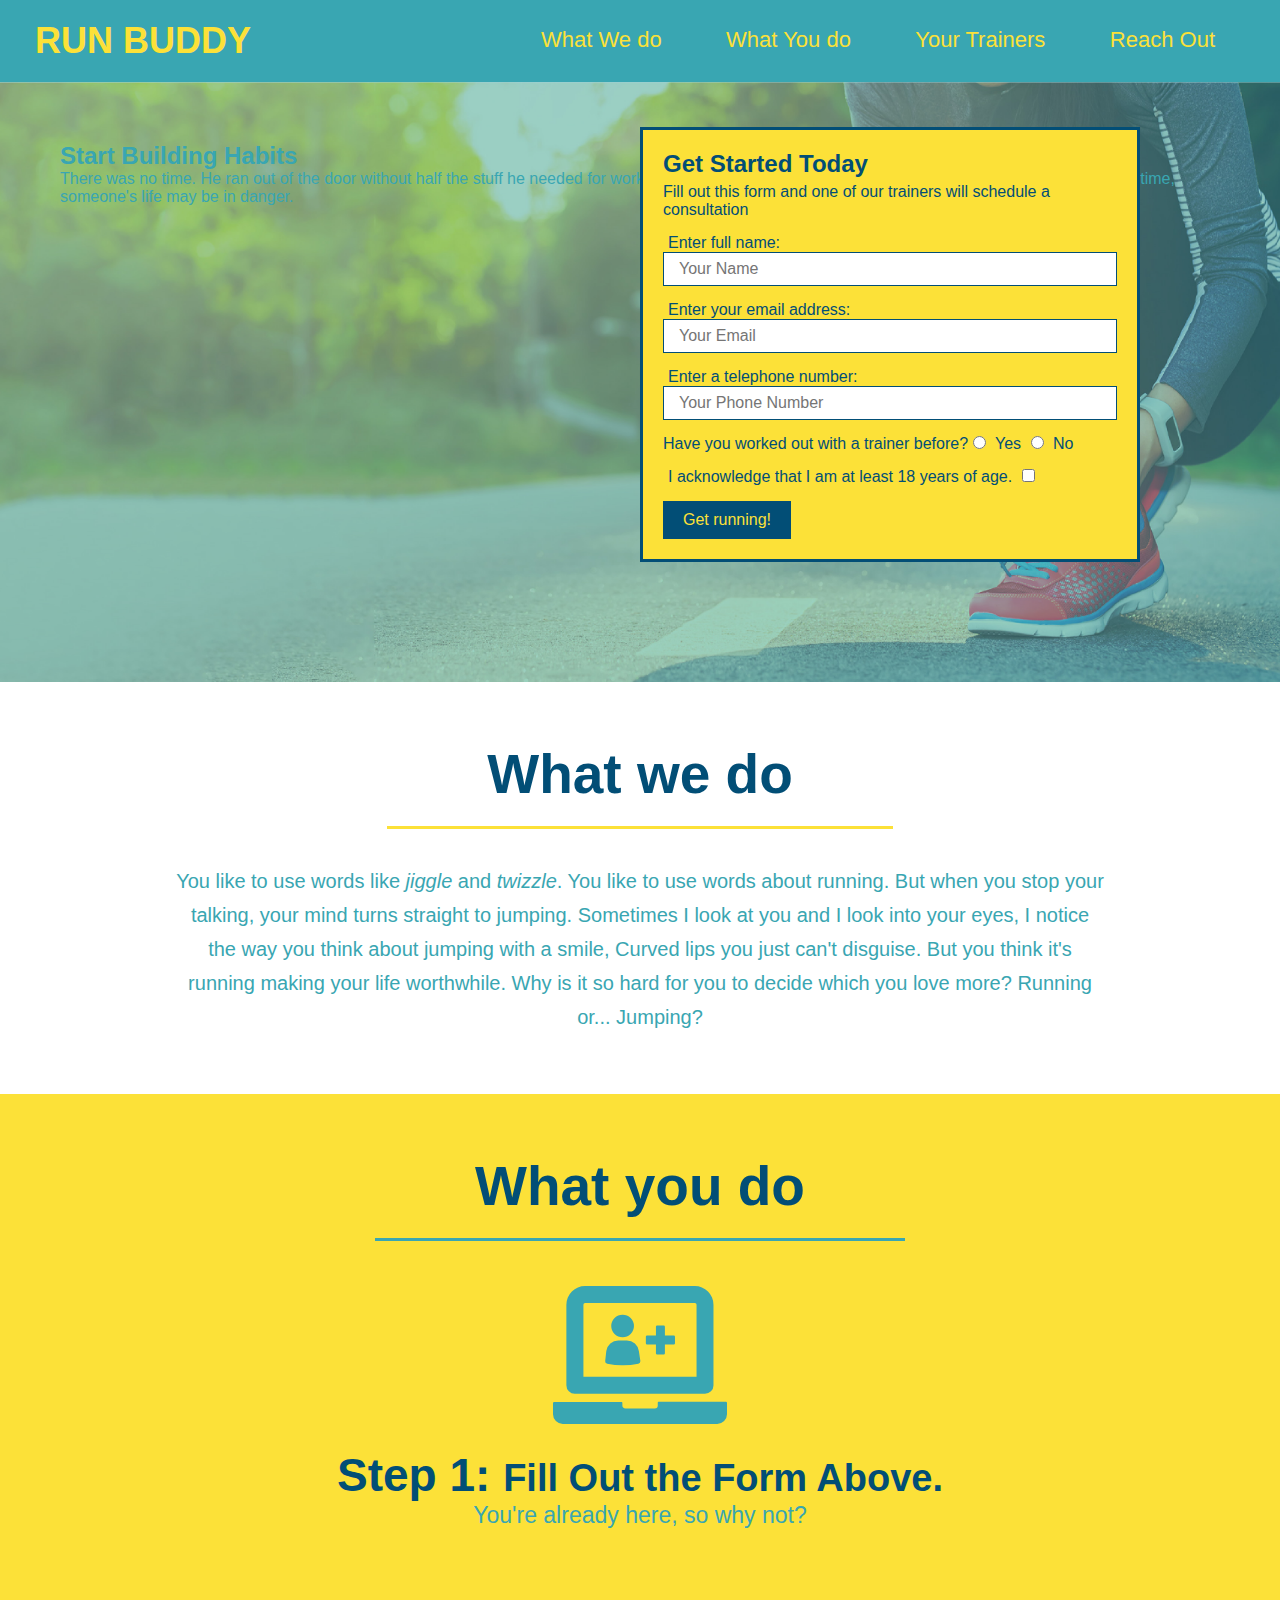
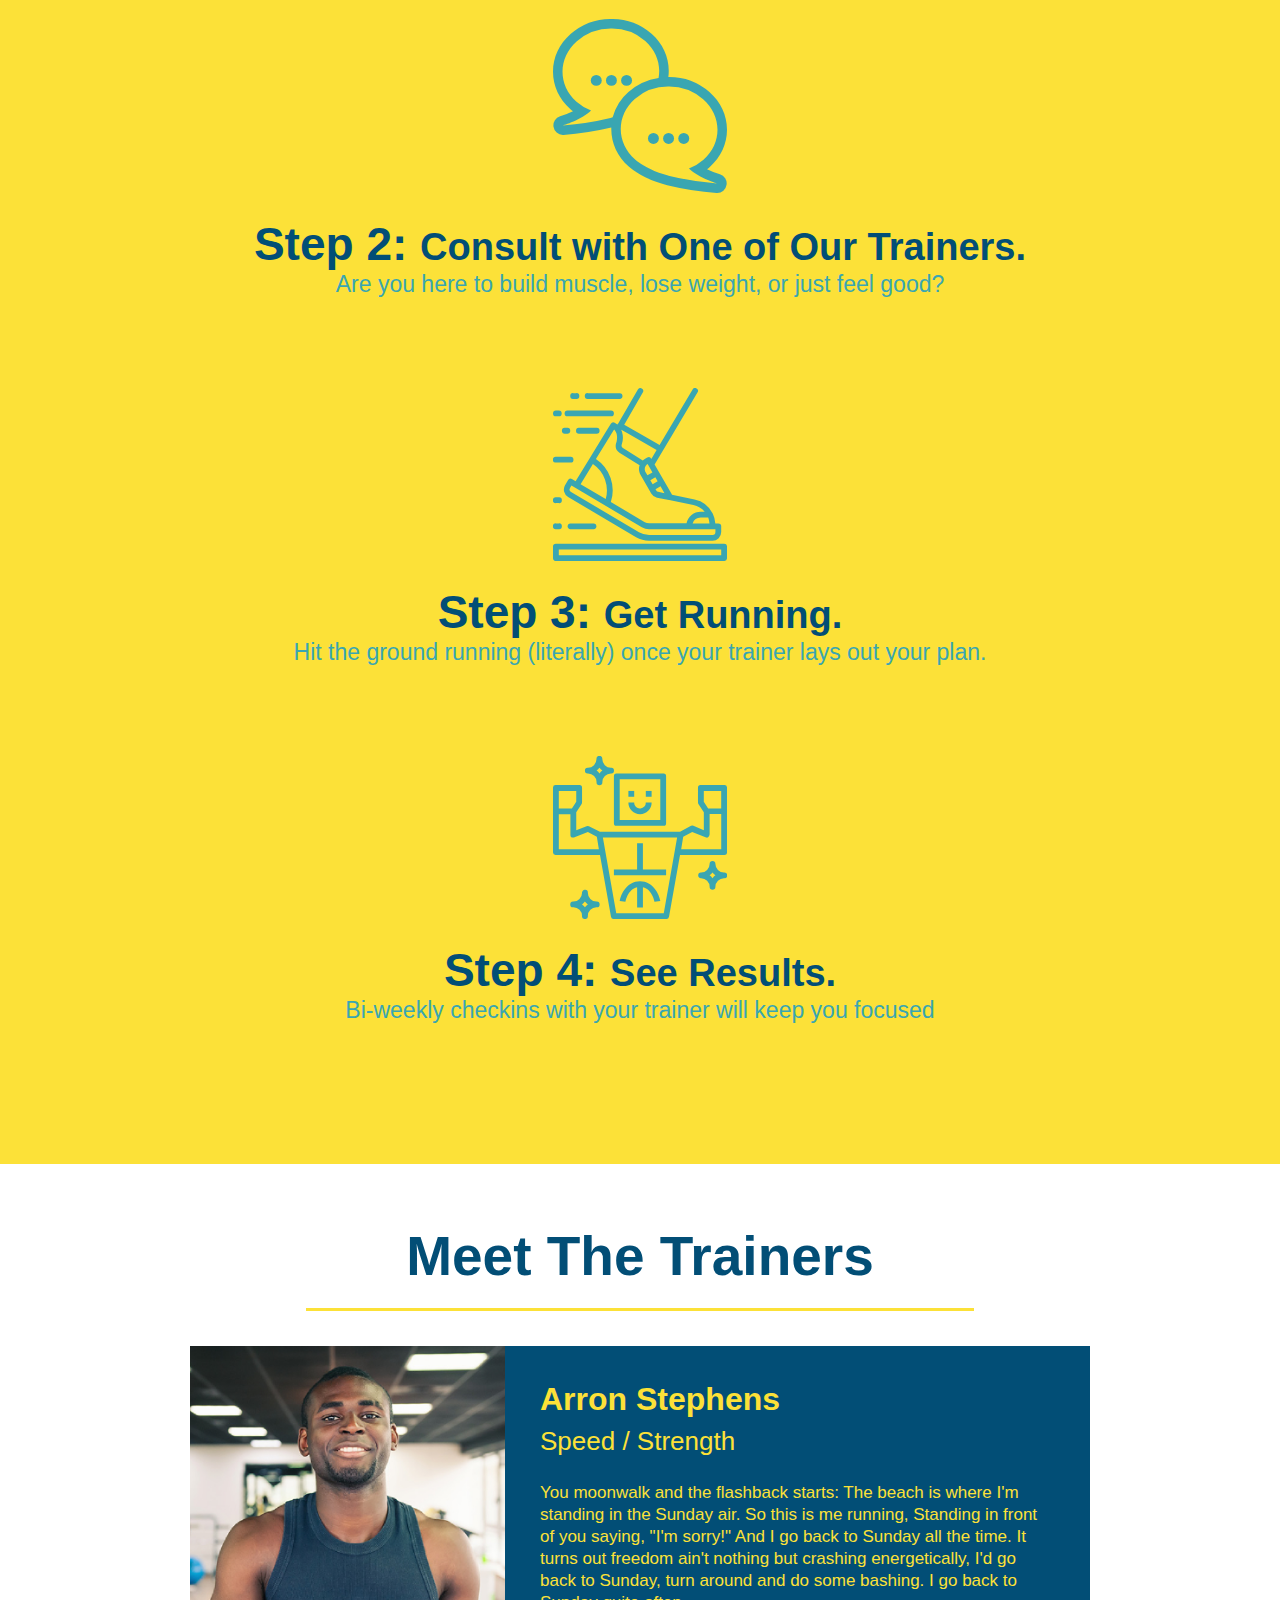
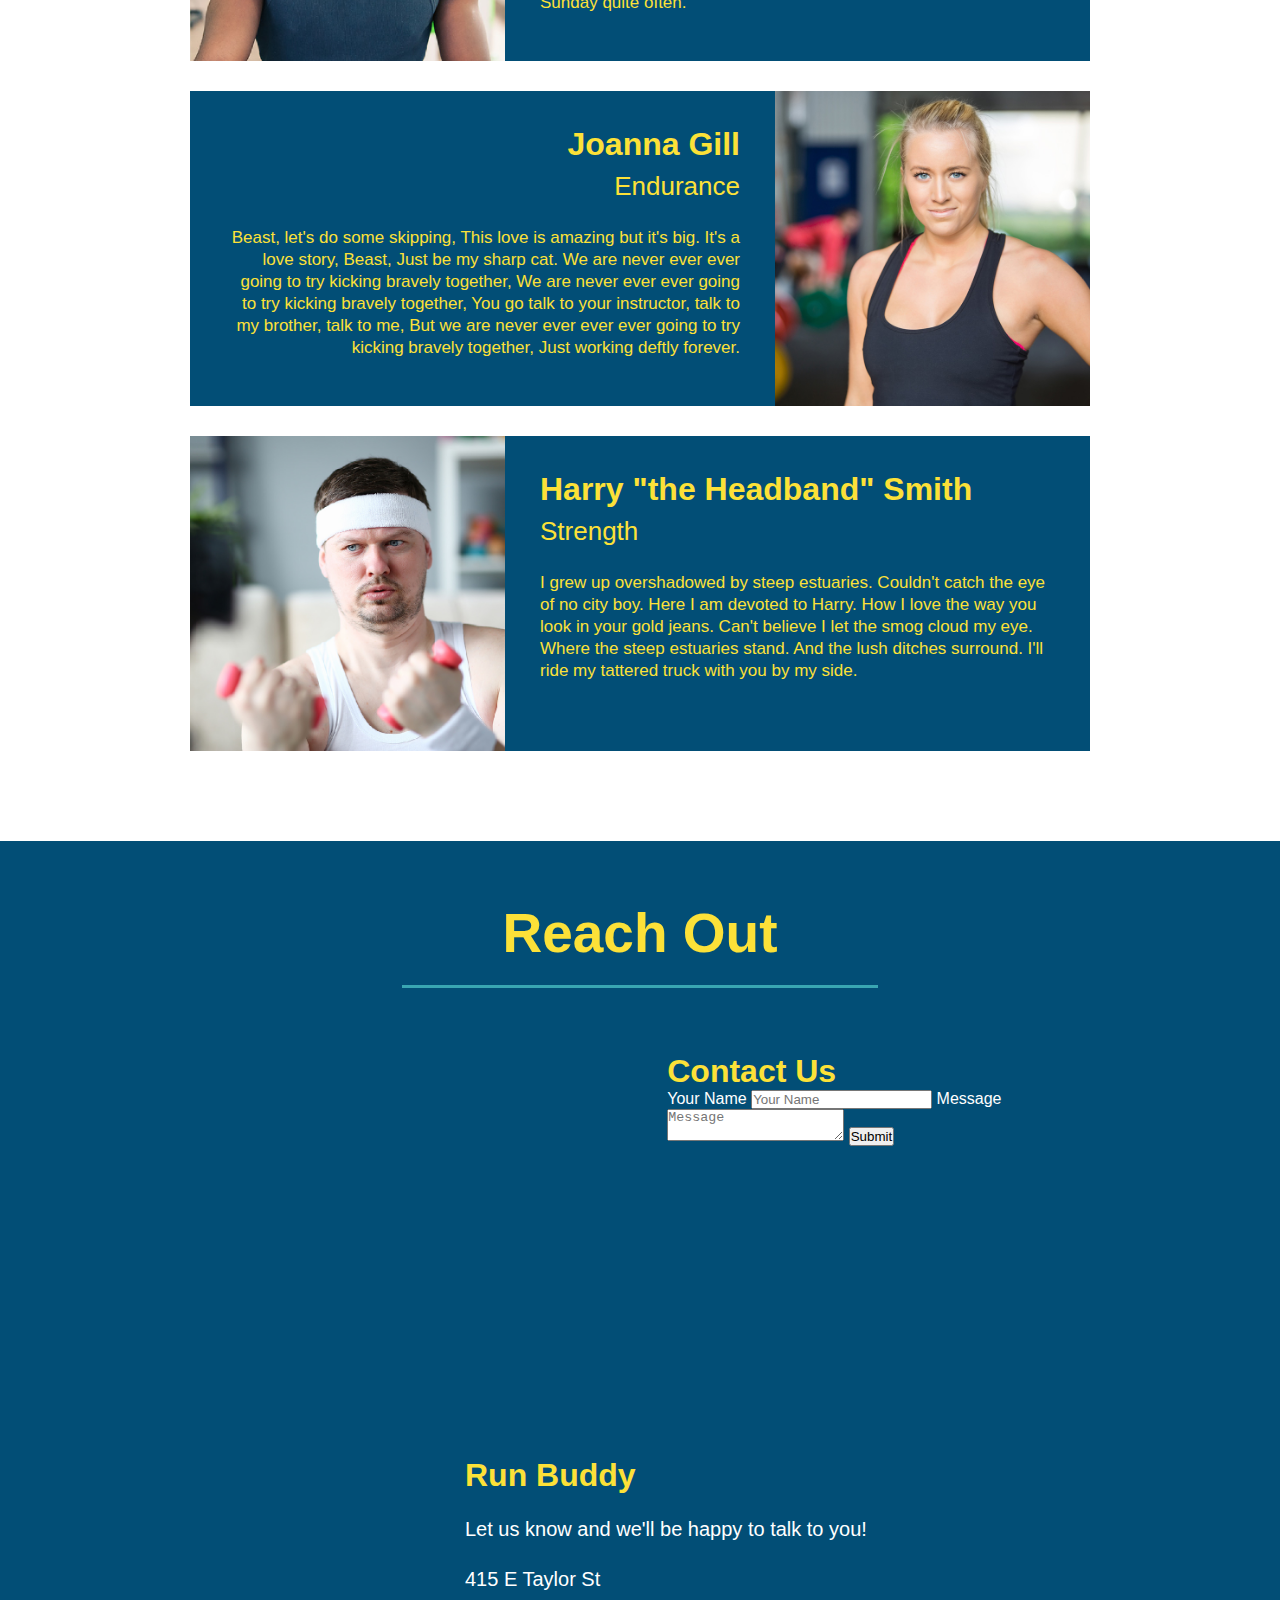
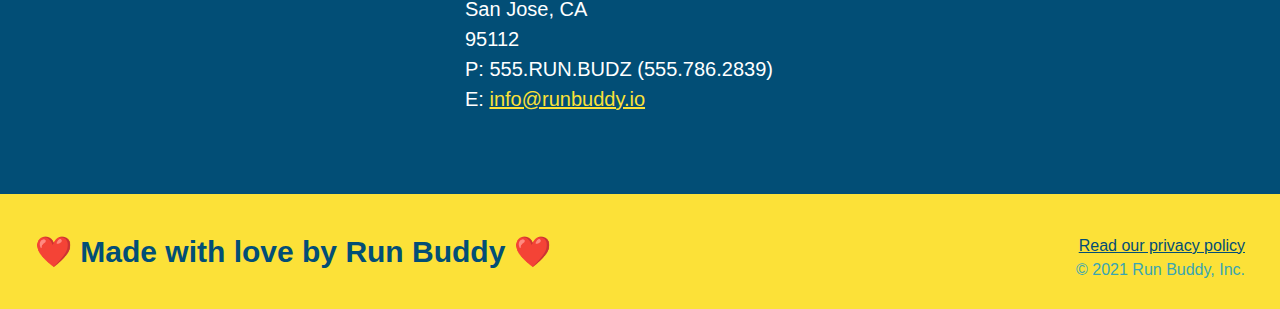
==== index.html @ fd012798 "add contact form" ====
<!DOCTYPE html> 
<html lang="en">
    <head>
        <meta charset="UTF-8"/>
        <title>Run Buddy</title>
        <link rel="stylesheet" href="./assets/css/styles.css" />
    </head>
    <body>
        <!-- navigation -->
        <header> 
            <h1><a href="index.html">RUN BUDDY</a></h1>
            <nav>
                <ul>
                    <li><a href="#what-we-do" title="Click here to see what we do">What We do</a></li>
                    <li><a href="#what-you-do" title="Click here to see wha you do">What You do</a></li>
                    <li><a href="#your-trainers" title="Click here to meet your trainers">Your Trainers</a></li>
                    <li><a href="#reach-out" title="Click here to reach out">Reach Out</a></li>
                </ul>
            </nav>
        </header>
        
        <!-- hero, jumbotron-->
        <section class="hero">
            <div class="hero-cta">
                <h2>Start Building Habits</h2>
                <p>There was no time. He ran out of the door without half the stuff he needed for work, but it didn't matter. He was late and if he didn't make this meeting on time, someone's life may be in danger.</p>
            </div>
            <div class="hero-form">
                <h3>Get Started Today</h3>
                <p>Fill out this form and one of our trainers will schedule a consultation</p>
                <!-- Signup form -->
                <form>
                    <label for="name">Enter full name:</label>
                    <input type="text" placeholder="Your Name" name="name" id="name" class="form-input"/>
                    
                    <label for="email">Enter your email address:</label>
                    <input type="email" placeholder="Your Email" name="email" id="email" class="form-input"/>

                    <label for="phone">Enter a telephone number:</label>
                    <input type="tel" placeholder="Your Phone Number" name="phone" id="phone" class="form-input"/>
                    
                    <p>
                        Have you worked out with a trainer before?
                        <input type="radio" name="trainer-confirm" id="trainer-yes" />
                        <label for="trainer-yes">Yes</label>
                        <input type="radio" name="trainer-confirm" id="trainer-no" />
                        <label for="trainer-no">No</label>
                    </p>
                    <p>
                        <label for="checkbox">
                            I acknowledge that I am at least 18 years of age.
                        </label>
                        <input type="checkbox" name="age-confirm" id="checkbox"/>
                    </p>
                    <button type="submit">
                        Get running!
                    </button>
                </form>
            </div>
        </section>

        <!-- "what we do"-->
        <section id="what-we-do" class="intro">
            <h2 class="section-title primary-border">What we do</h2>
            <p>You like to use words like <em>jiggle</em> and <em>twizzle</em>. You like to use words about running.
                But when you stop your talking, your mind turns straight to jumping.
                Sometimes I look at you and I look into your eyes,
                I notice the way you think about jumping with a smile,
                Curved lips you just can't disguise.
                But you think it's running making your life worthwhile.
                Why is it so hard for you to decide which you love more?
                Running or...
                Jumping?</p>
        </section>

        <!-- "what you do"-->
        <section id="what-you-do" class="steps">
            <h2 class="section-title secondary-border">What you do</h2>

            <div>
                <img src="./assets/images/step-1.svg" alt="Fill out the form icon" />
                <h3>Step 1: <span>Fill Out the Form Above.</span></h3>
                <p>You're already here, so why not?</p>
                
            </div>

            <div>
                <img src="./assets/images/step-2.svg" alt="Consultation icon" />
                <h3>Step 2: <span>Consult with One of Our Trainers.</span></h3>
                <p>Are you here to build muscle, lose weight, or just feel good?</p>
            </div>
            
            <div>
                <img src="./assets/images/step-3.svg" alt="Get running icon" />
                <h3>Step 3: <span>Get Running.</span></h3>
                <p>Hit the ground running (literally) once your trainer lays out your plan.</p>
            </div>
            
            <div>
                <img src="./assets/images/step-4.svg" alt="See results icon" />
                <h3>Step 4: <span>See Results.</span></h3>
                <p>Bi-weekly checkins with your trainer will keep you focused</p>
            </div>
        </section>
        
        <!-- "meet the trainers"-->
        <section id="your-trainers" class="trainers">
            <h2 class="section-title primary-border">Meet The Trainers</h2>

            <article class="trainer">
                <img src="./assets/images/trainer-1.jpg" alt="Arron Stephens in his workout clothes, ready to pump iron" />
                <div class="trainer-bio text-left">
                    <h3>Arron Stephens</h3>
                    <h4>Speed / Strength</h4>
                    <p>
                        
                        You moonwalk and the flashback starts:
                        The beach is where I'm standing in the Sunday air. So this is me running,
                        Standing in front of you saying, "I'm sorry!"
                        And I go back to Sunday all the time.
                        It turns out freedom ain't nothing but crashing energetically,
                        I'd go back to Sunday, turn around and do some bashing.
                        I go back to Sunday quite often.
                    </p>
                </div>
              </article>

              <article class="trainer">
                <div class="trainer-bio text-right">
                    <h3>Joanna Gill</h3>
                    <h4>Endurance</h4>
                    <p>
                        Beast, let's do some skipping,
                        This love is amazing but it's big.
                        It's a love story, Beast,
                        Just be my sharp cat.
                        We are never ever ever going to try kicking bravely together,
                        We are never ever ever going to try kicking bravely together,
                        You go talk to your instructor, talk to my brother, talk to me,
                        But we are never ever ever ever going to try kicking bravely together,
                        Just working deftly forever.
                    </p>
                </div>
                <img src="./assets/images/trainer-2.jpg" alt="Joanna Gill cooling off after a workout" />
              </article>

              <article class="trainer">
                <img src="./assets/images/trainer-3.jpg" alt="Harry Smith wearing a headband and lifting comically small pink weights" />
                <div class="trainer-bio text-left">
                    <h3>Harry "the Headband" Smith</h3>
                    <h4>Strength</h4>
                    <p>
                        I grew up overshadowed by steep estuaries.
                        Couldn't catch the eye of no city boy.

                        Here I am devoted to Harry.
                        How I love the way you look in your gold jeans.
                        Can't believe I let the smog cloud my eye.

                        Where the steep estuaries stand.
                        And the lush ditches surround.
                        I'll ride my tattered truck with you by my side.
                    </p>
                </div>
              </article>

        </section>

        <!-- "reach out"-->
        <section id="reach-out" class="reach-out">
            <h2 class="section-title secondary-border">Reach Out</h2>
            <div class="contact-info">
                <iframe src="https://www.google.com/maps/embed?pb=!1m18!1m12!1m3!1d3171.6019468361333!2d-121.89229054630435!3d37.35193142511983!2m3!1f0!2f0!3f0!3m2!1i1024!2i768!4f13.1!3m3!1m2!1s0x0%3A0xece0eb142fcda456!2sCannery%20Park%20by%20Windsor!5e0!3m2!1sen!2sus!4v1615671726897!5m2!1sen!2sus" 
                frameborder=0 
                style="border:0" allowfullscreen loading="lazy"></iframe>
            
                <div class="contact-form">
                    <h3>Contact Us</h3>
                    <form>
                       <label for="contact-name">Your Name</label>
                       <input type="text" id="contact-name" placeholder="Your Name" />
                  
                       <label for="contact-message">Message</label>
                       <textarea id="contact-message" placeholder="Message"></textarea>
                  
                       <button type="submit">Submit</button>
                      </form>
                </div>
                <div>
                    <h3>Run Buddy</h3>
                    <p
                        Any questions or concerns before signing up?<br/>
                        Let us know and we'll be happy to talk to you!
                    </p>
                    <address>
                        415 E Taylor St <br/>
                        San Jose, CA <br/>
                        95112<br />
                        P: 555.RUN.BUDZ (555.786.2839)<br/>
                        E: <a href="mailto:info@runbuddy.io">info@runbuddy.io</a>
                    </address>
                </div>
            </div>
        </section>
        
        <!-- footer -->
        <footer>
            <h2>❤️ Made with love by Run Buddy ❤️</h2>
            <div>
                <a href="privacy-policy.html">Read our privacy policy</a><br/>
                &copy; 2021 Run Buddy, Inc.
            </div>
        </footer>
        
    </body> 
</html>
---- assets/css/styles.css ----
* {
    margin: 0;
    padding: 0;
    box-sizing: border-box;
}
body {
    color:#39a6b2;
    font-family: Helvetica, Arial, sans-serif;
}

/* header styles */
header {
    padding: 20px 35px;
    background-color: #39a6b2;
}

header h1 {
    font-weight: bold;
    font-size: 36px;
    color: #fce138;
    margin: 0;
    display: inline;
}

header a {
    color: #fce138;
    text-decoration: none;
}

header nav {
    float: right;
    margin: 7px 0;
}

header nav ul li {
    display: inline;
}

header nav ul li a {
    margin: 0 30px;
    font-weight: lighter;
    font-size: 22px;
}

/* footer styles */
footer {
    background: #fce138;
    width: 100%;
    padding: 40px 35px;
}

footer h2 {
    display: inline;
    color: #024e76;
    font-size: 30px;
    margin: 0;
}

footer div {
    float:right;
    line-height: 1.5;
    text-align: right;
}

footer a {
    color: #024e76;
}

/* hero section styles */
section {
    padding: 60px;
}

.hero {
    background-image: url("../images/hero-bg.jpg");
    height: 600px;
    background-size: cover;
    background-position: center;
    position: relative;
}

.hero-form {
    background-color: #fce138;
    padding: 20px;
    width: 500px;
    color: #024e76;
    border: 3px solid #024e76;
    position: absolute;
    bottom: 120px;
    right: 140px;
}

.hero-form p {
    margin: 5px 0 15px 0;
}

.hero-form h3 {
    font-size: 24px;
    margin: 0;
}

.hero-form p{
    margin: 5px 0 15px 0;
}

.form-input {
    border: 1px solid #024e76;
    display: block;
    padding: 7px 15px;
    font-size: 16px;
    color: #024e76;
    width: 100%;
    margin-bottom: 15px;
}

.hero-form label {
    margin: 0 5px;
}

.hero-form button {
    color: #fce138;
    background-color: #024e76;
    border: none;
    padding: 10px 20px;
    font-size: 16px;
}

.hero-form button:hover {
    background-color: #006da8;
    cursor: pointer;
}

.intro {
    text-align: center;
}

.intro p {
    line-height: 1.7;
    color: #39a6b2;
    width: 80%;
    font-size: 20px;
    margin: 0 auto;
}

.steps {
    text-align: center;
    background: #fce138;
}

.steps div {
    margin-bottom: 80px;
}

.steps img {
    width: 15%;
    margin: 10px 0;
}

.steps h3 {
    color: #024e76;
    font-size: 46px;
    margin-top: 10px;
}

.steps span {
    font-size: 38px;
}

.steps p {
    color: #39a6b2;
    font-size: 23px;
}

.section-title {
    font-size: 55px;
    color: #024e76;
    margin-bottom: 35px;
    padding: 0 100px 20px 100px;
    display: inline-block;
    border-bottom: 3px solid;
}
  
.primary-border {
    border-color: #fce138;
}
  
.secondary-border {
    border-color: #39a6b2;
}

.trainers {
    text-align: center;
}

.trainer {
    width: 900px;
    margin: 0 auto 30px auto;
    background: #024e76;
    color: #fce138;
    overflow: auto;
}

.trainer img {
    width: 35%;
    float: left;
}

.trainer-bio {
    padding: 35px;
    float: left;
    width: 65%;
}

.trainer-bio h3 {
    font-size: 32px;
    margin-bottom: 8px;
}

.trainer-bio h4 {
    font-weight: lighter;
    font-size: 26px;
    margin-bottom: 25px;
}

.trainer-bio p {
    font-size: 17px;
    line-height: 1.3;
}

.text-left {
    text-align: left;
}

.text-right {
    text-align: right;
}

.reach-out {
    text-align: center;
    background: #024e76;
}

.reach-out h2 {
    color: #fce138;
}

.contact-info iframe {
    width: 400px;
    height: 400px;
}

.contact-info div {
    display: inline-block;
    width: 410px;
    vertical-align: top;
    text-align: left;
    margin: 30px 0 0 60px;
    color: white;
}

.reach-out h3 {
    color: #fce138;
    font-size: 32px;
}

.reach-out p, .reach-out address {
    margin: 20px 0;
    line-height: 1.5;
    font-size: 20px;
    font-style: normal;
}

.reach-out a {
    color: #fce138;
}
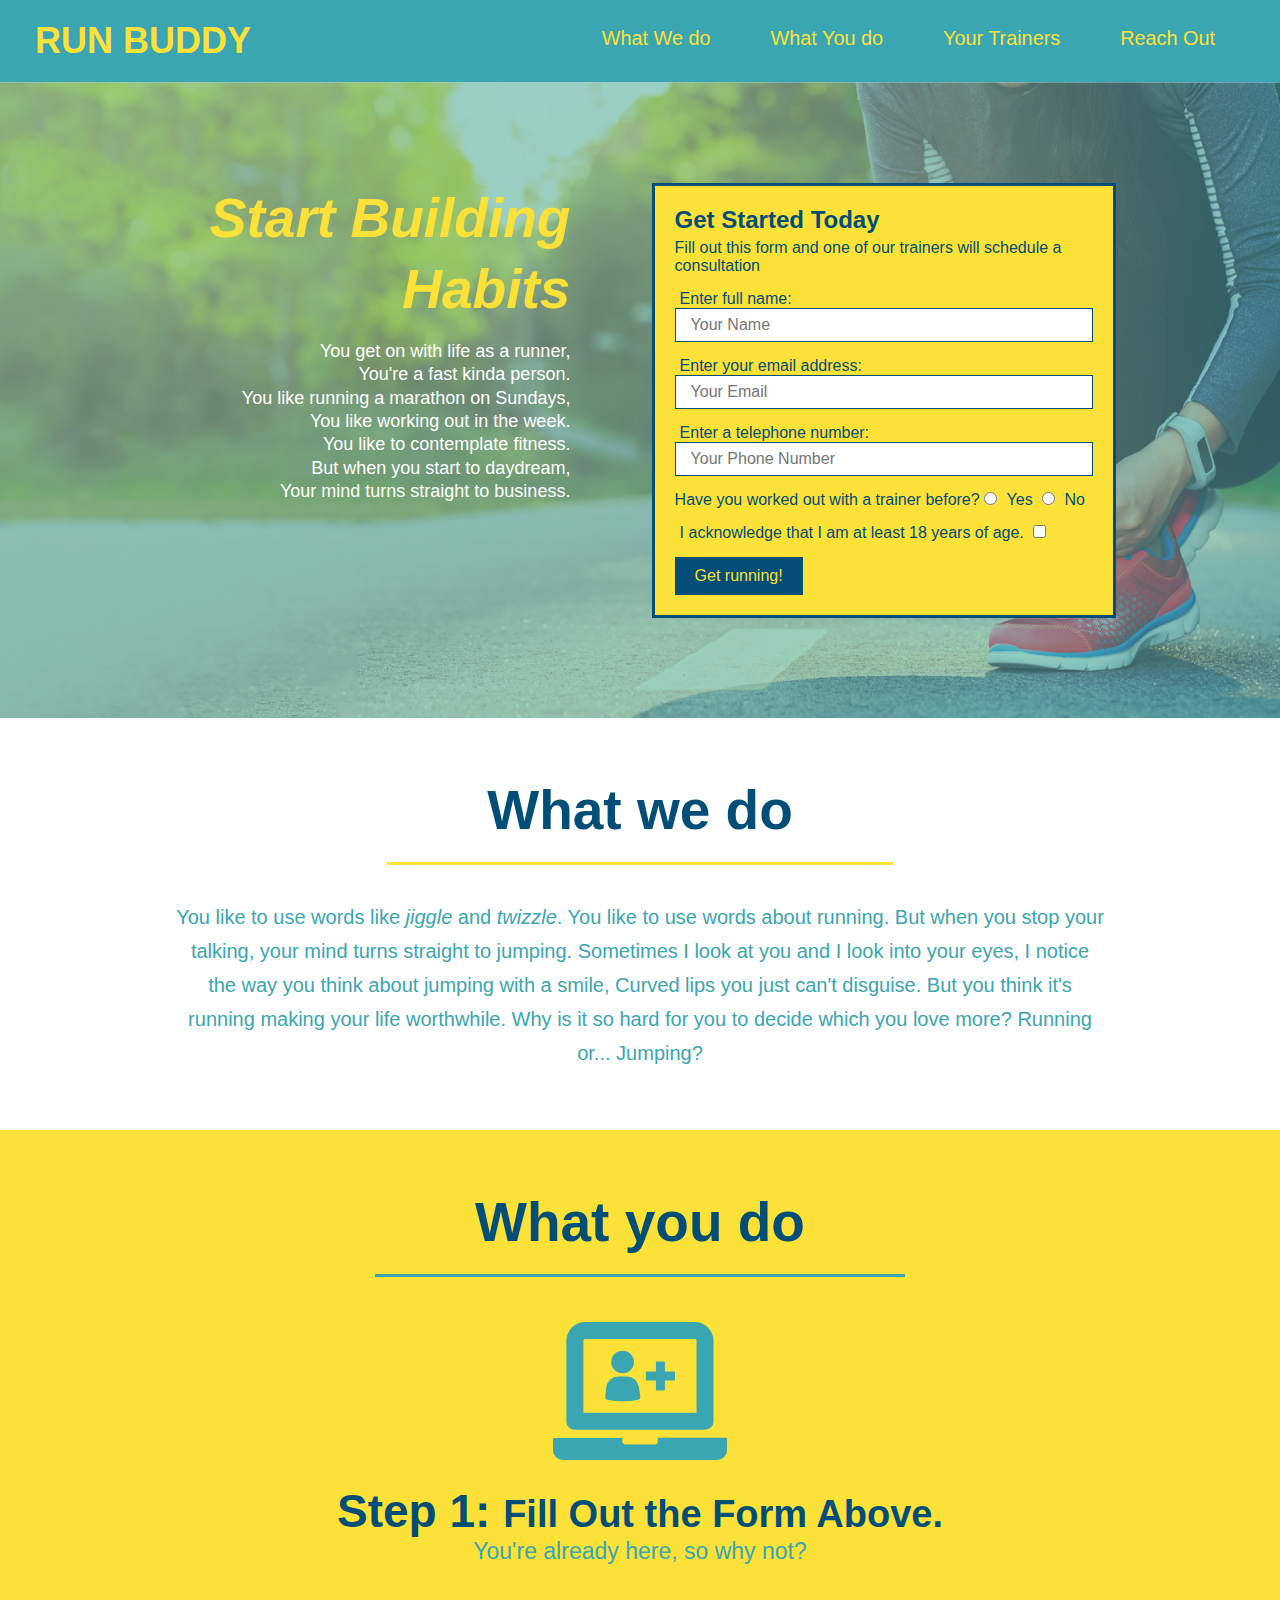
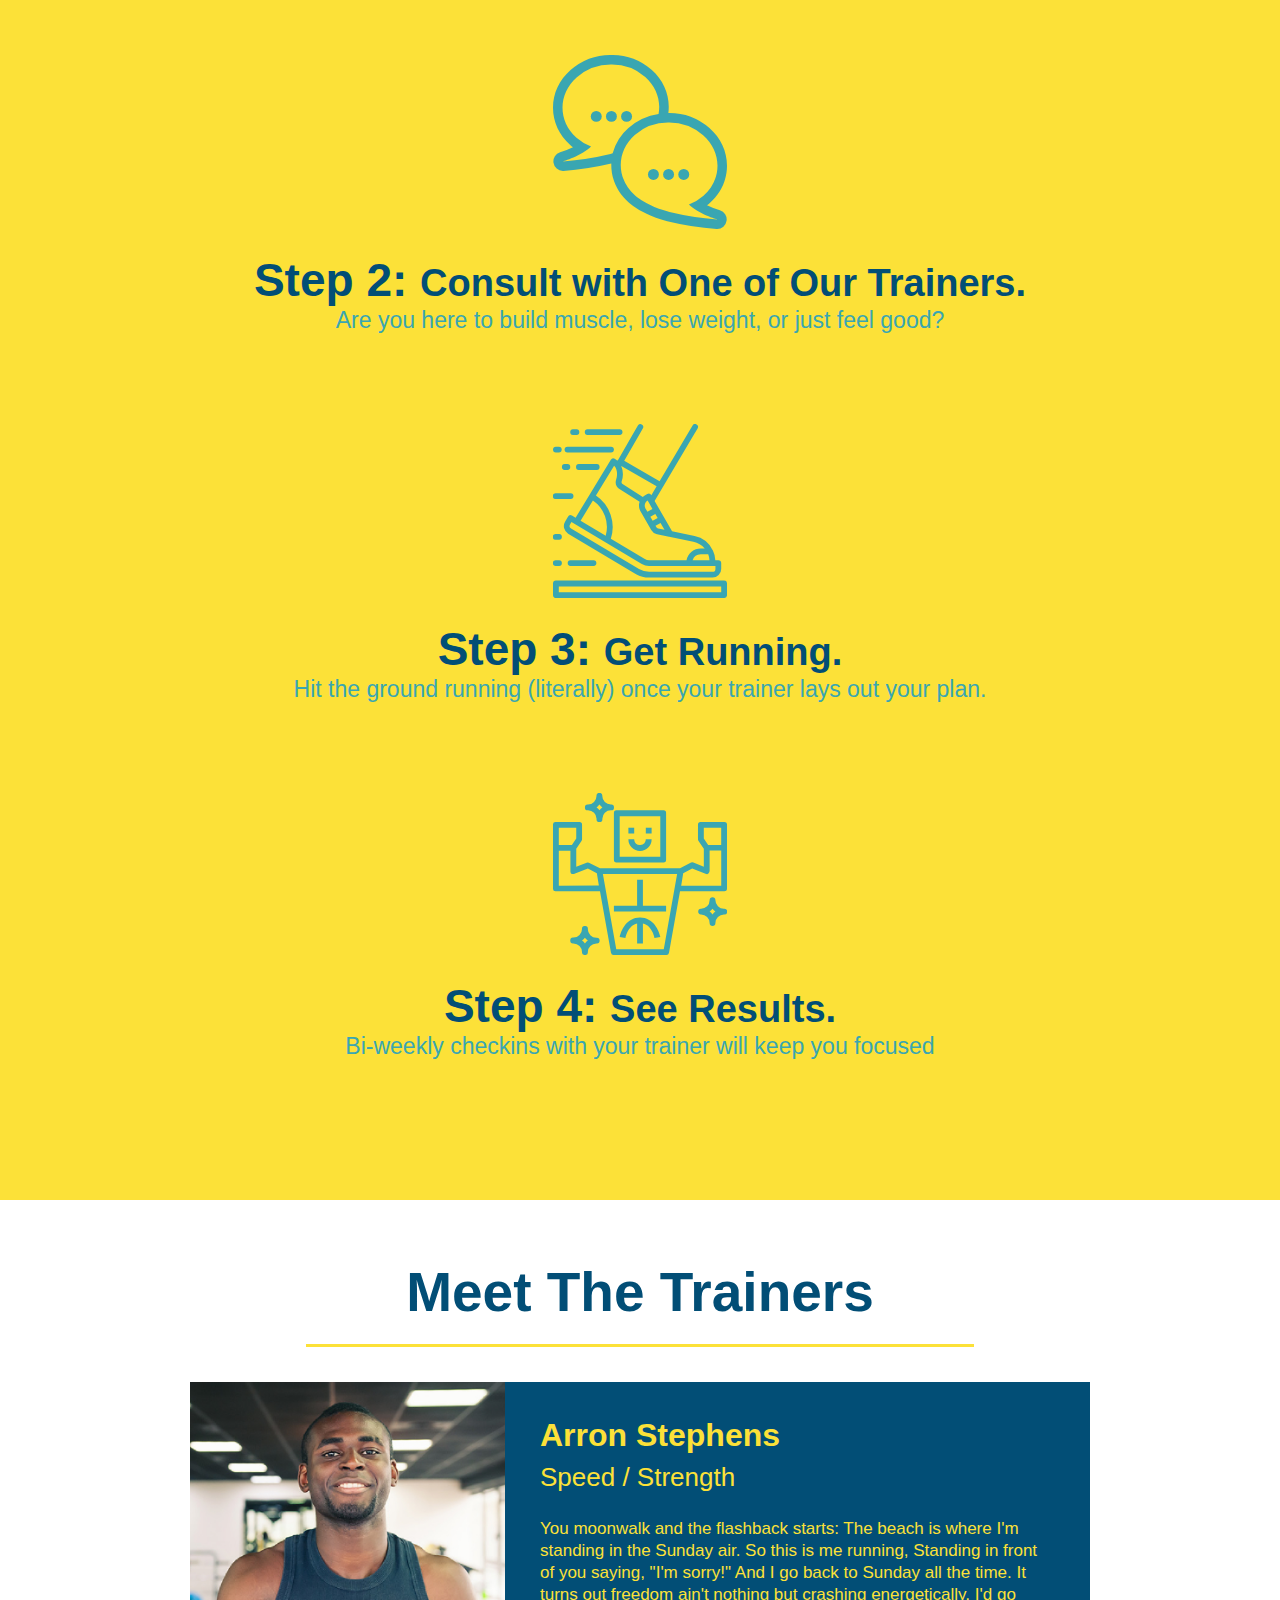
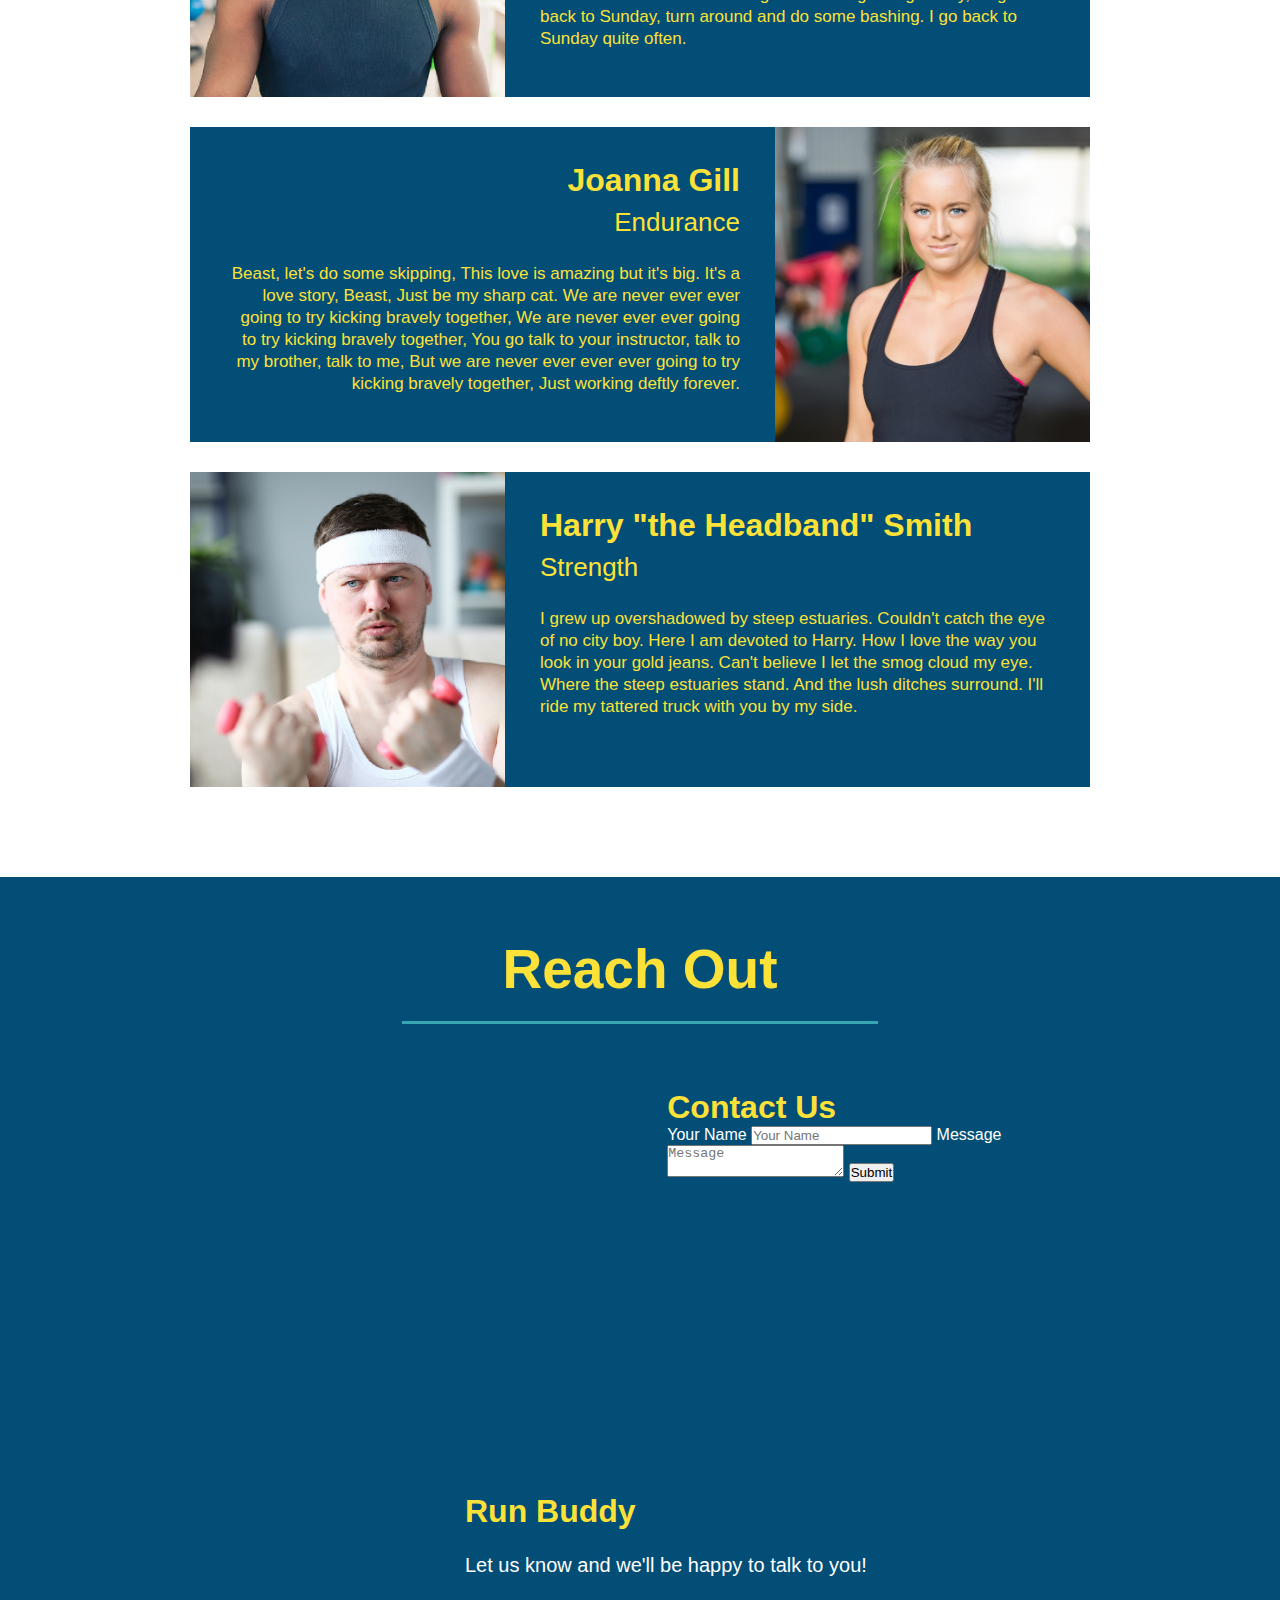
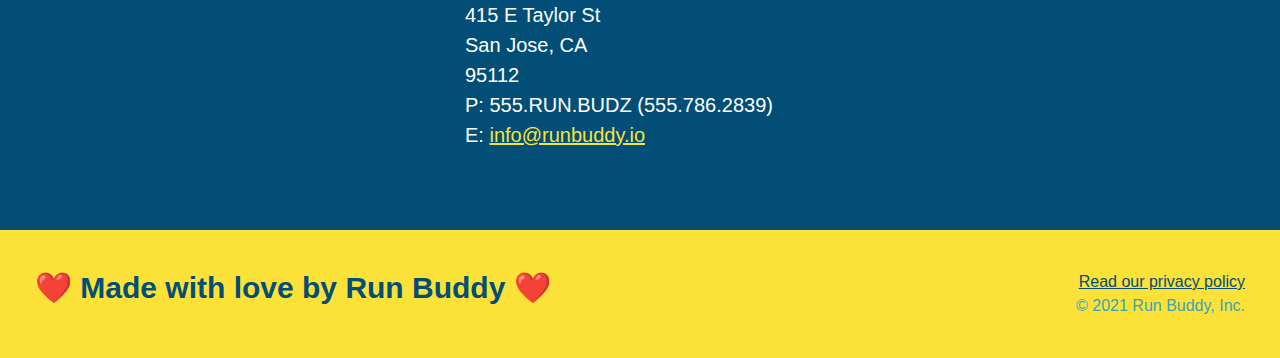
==== commit b5f737de: "add flexbox to hero" ====
--- a/index.html
+++ b/index.html
@@ -23,7 +23,13 @@
         <section class="hero">
             <div class="hero-cta">
                 <h2>Start Building Habits</h2>
-                <p>There was no time. He ran out of the door without half the stuff he needed for work, but it didn't matter. He was late and if he didn't make this meeting on time, someone's life may be in danger.</p>
+                <p>You get on with life as a runner,<br>
+                    You're a fast kinda person.<br>
+                    You like running a marathon on Sundays,<br>
+                    You like working out in the week.<br>
+                    You like to contemplate fitness.<br>
+                    But when you start to daydream,<br>
+                    Your mind turns straight to business.</p>
             </div>
             <div class="hero-form">
                 <h3>Get Started Today</h3>
--- a/assets/css/styles.css
+++ b/assets/css/styles.css
@@ -12,6 +12,9 @@
 header {
     padding: 20px 35px;
     background-color: #39a6b2;
+    display: flex;
+    justify-content: space-between;
+    flex-wrap: wrap;
 }
 
 header h1 {
@@ -19,7 +22,6 @@
     font-size: 36px;
     color: #fce138;
     margin: 0;
-    display: inline;
 }
 
 header a {
@@ -28,18 +30,21 @@
 }
 
 header nav {
-    float: right;
     margin: 7px 0;
 }
 
-header nav ul li {
-    display: inline;
+header nav ul {
+    display: flex;
+    flex-wrap: wrap;
+    justify-content: space-between;
+    align-items: center;
+    list-style: none;
 }
 
 header nav ul li a {
     margin: 0 30px;
     font-weight: lighter;
-    font-size: 22px;
+    font-size: 1.55vw;
 }
 
 /* footer styles */
@@ -47,17 +52,18 @@
     background: #fce138;
     width: 100%;
     padding: 40px 35px;
+    display: flex;
+    justify-content: space-between;
+    flex-wrap: wrap;
 }
 
 footer h2 {
-    display: inline;
     color: #024e76;
     font-size: 30px;
     margin: 0;
 }
 
 footer div {
-    float:right;
     line-height: 1.5;
     text-align: right;
 }
@@ -73,21 +79,36 @@
 
 .hero {
     background-image: url("../images/hero-bg.jpg");
-    height: 600px;
     background-size: cover;
     background-position: center;
-    position: relative;
+    display: flex;
+    justify-content: center;
+    flex-wrap: wrap;
+}
+
+.hero-cta {
+    width: 35%;
+    text-align: right;
+    margin: 3.5%;
+    color: #fff;
+    font-size: 18px;
+    line-height: 1.3;
+}
+
+.hero-cta h2 {
+    font-style: italic;
+    font-size: 55px;
+    color: #fce138;
+    margin-bottom: 3.5%;
 }
 
 .hero-form {
     background-color: #fce138;
     padding: 20px;
-    width: 500px;
     color: #024e76;
     border: 3px solid #024e76;
-    position: absolute;
-    bottom: 120px;
-    right: 140px;
+    width: 40%;
+    margin: 3.5%;
 }
 
 .hero-form p {
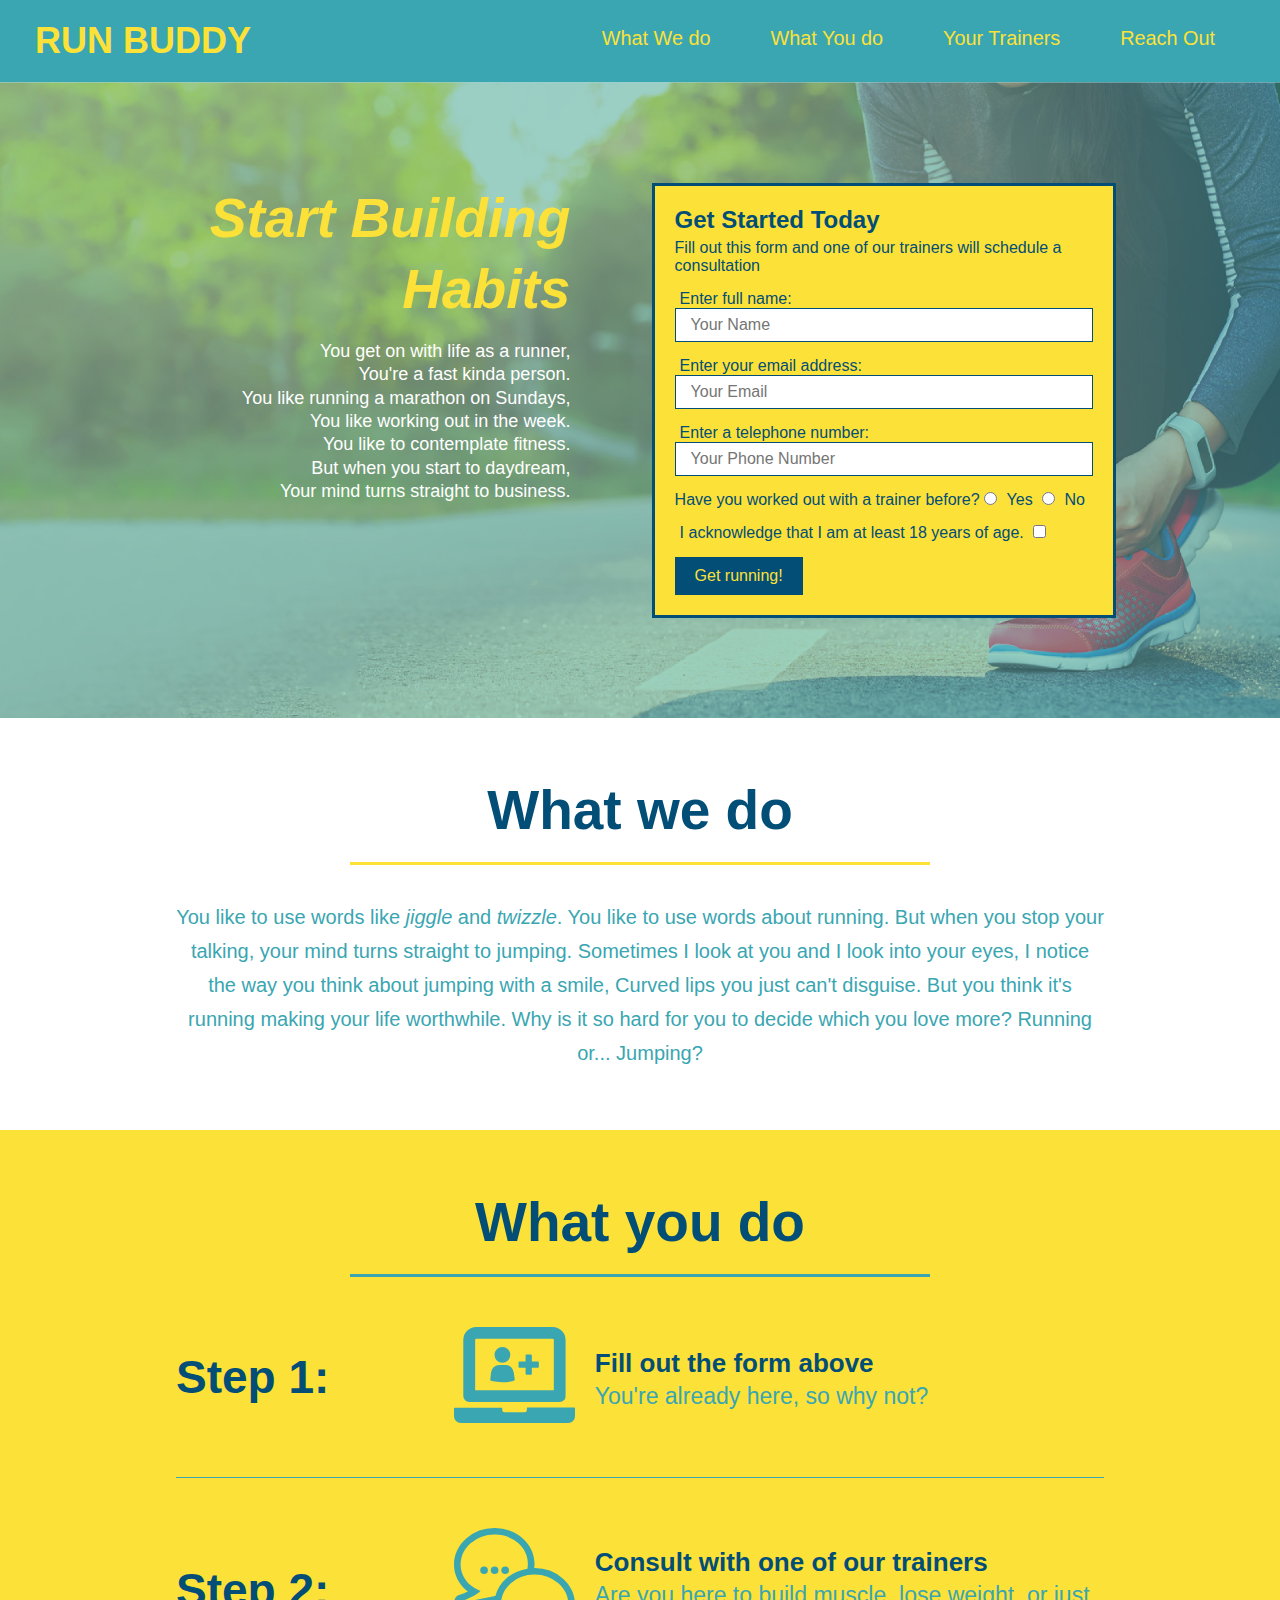
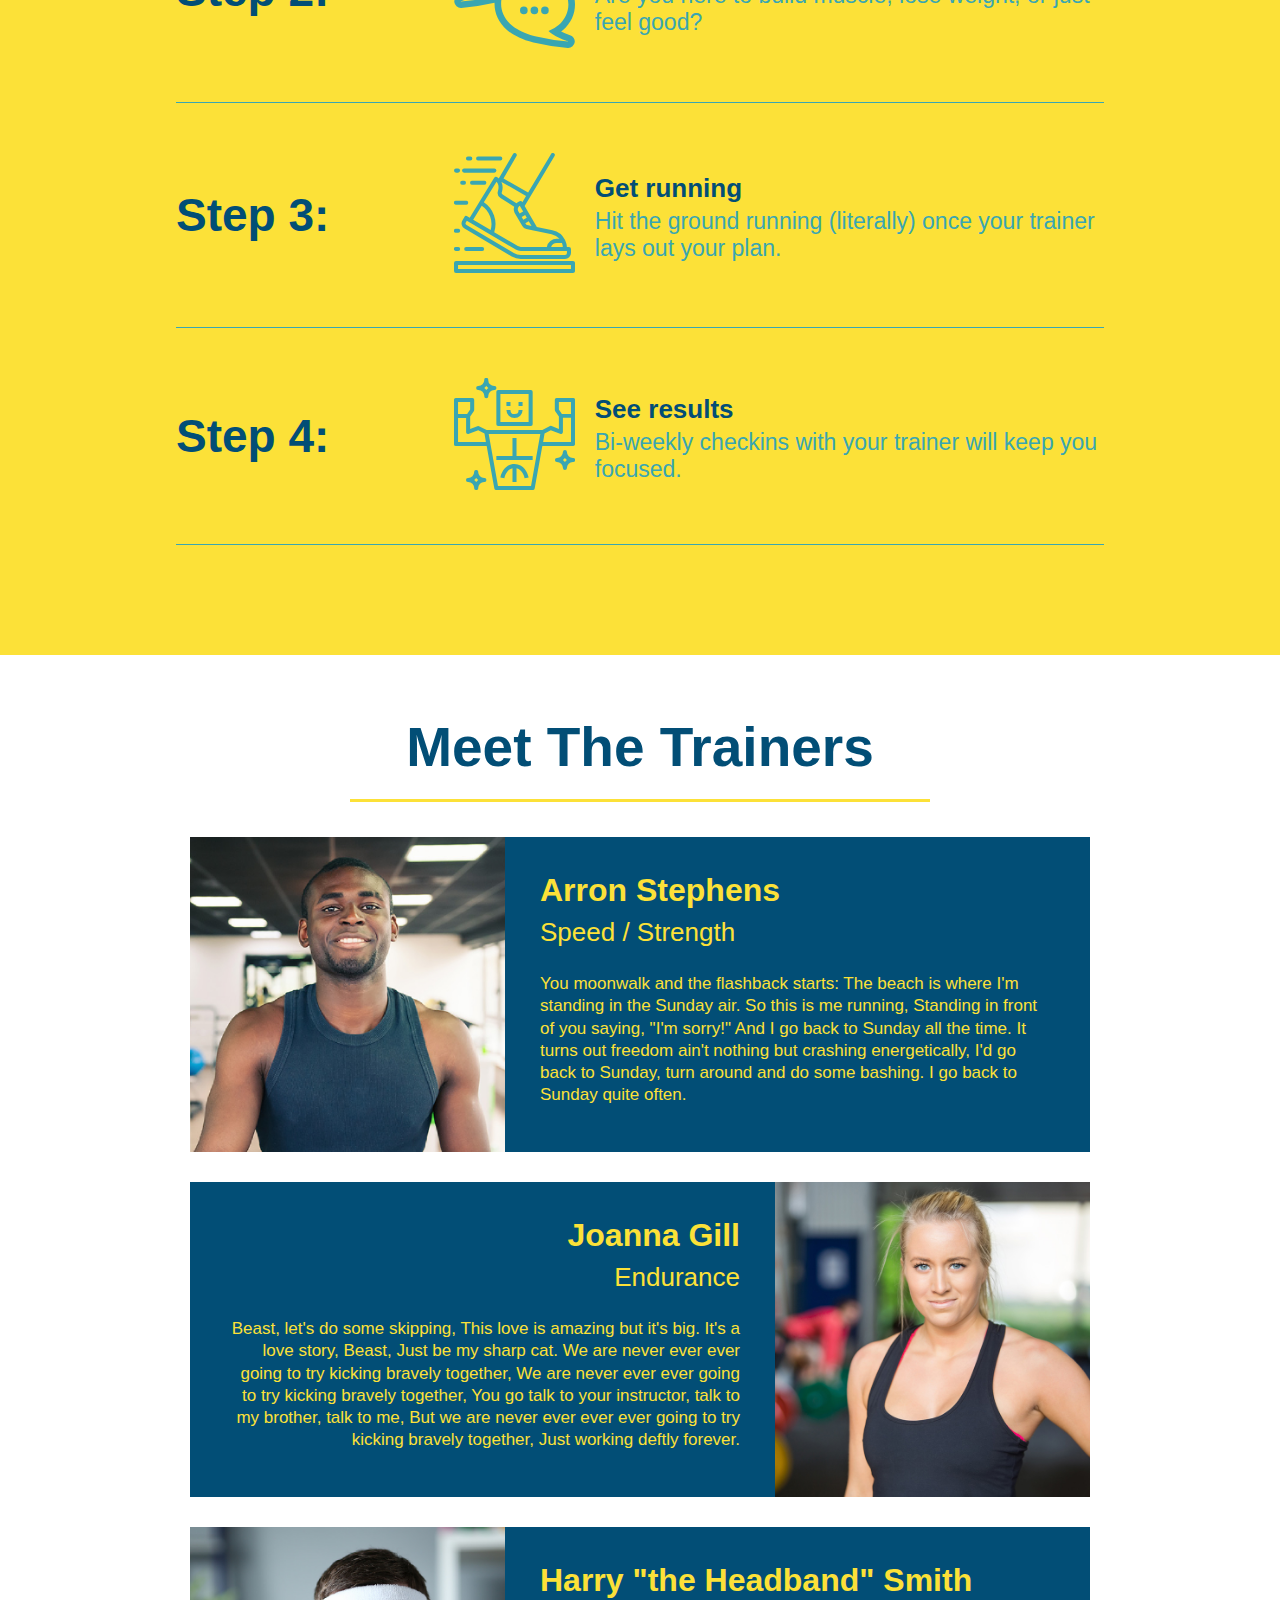
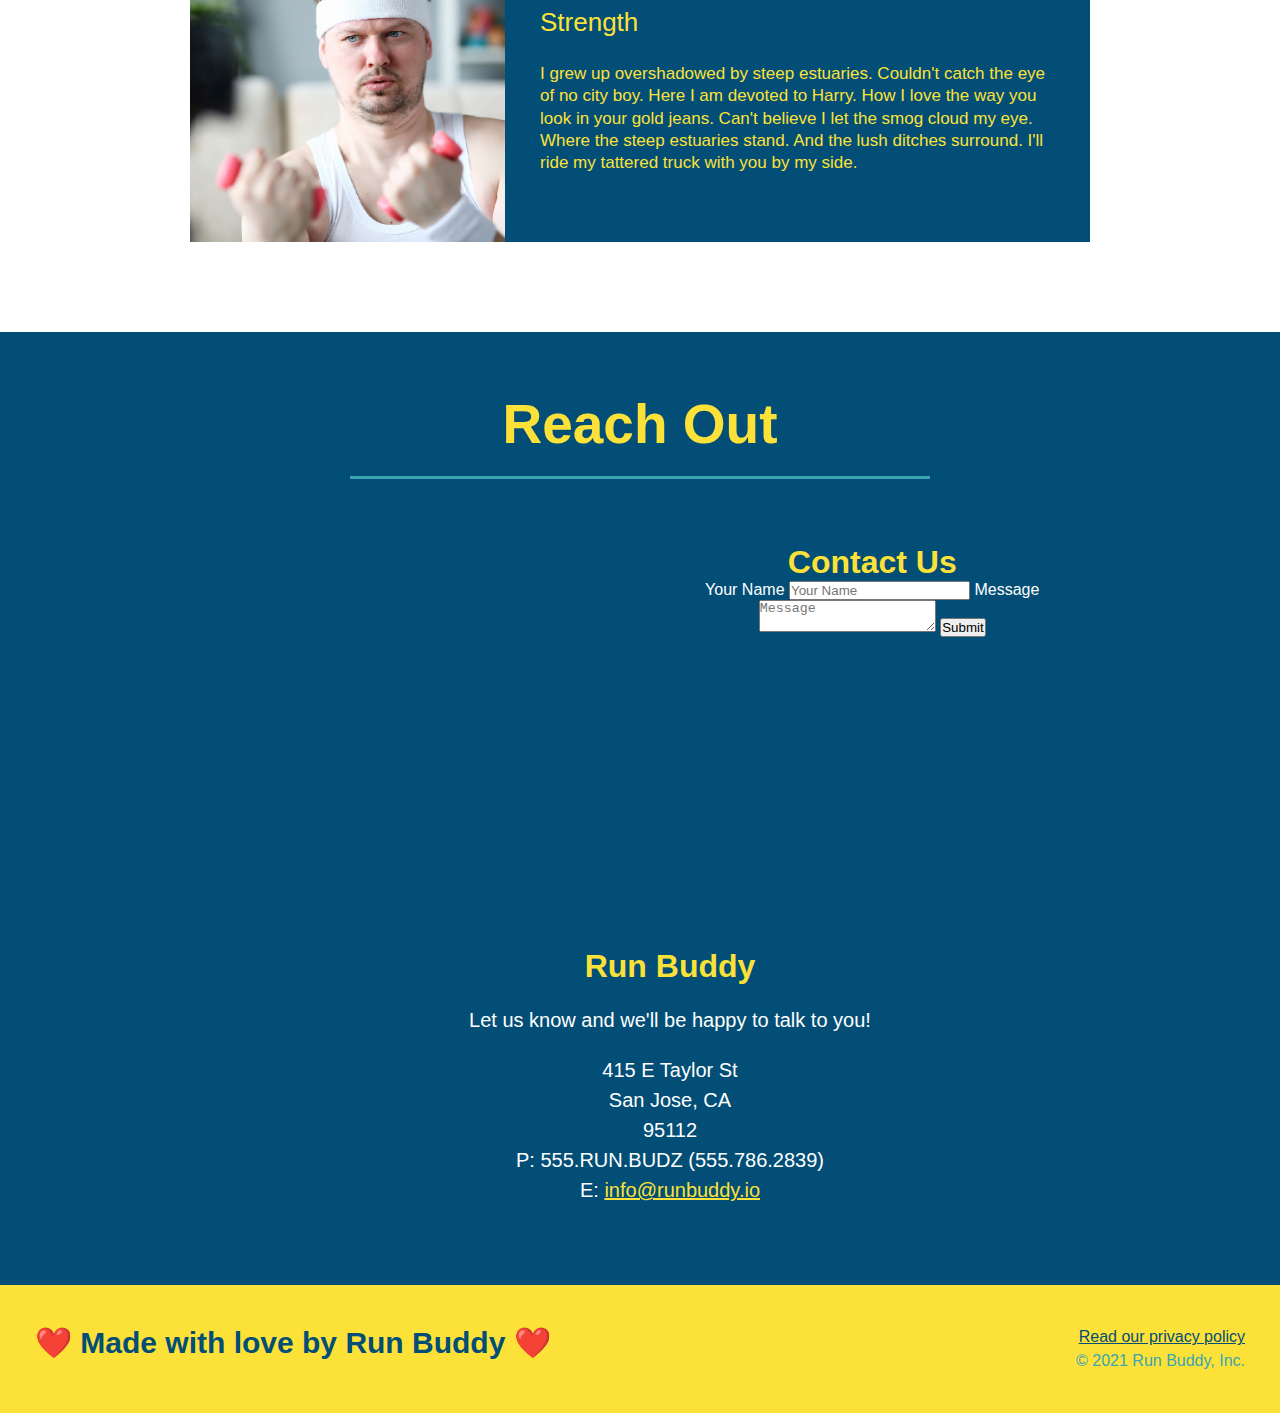
==== commit 49469442: "add flexbox to steps" ====
--- a/index.html
+++ b/index.html
@@ -67,46 +67,78 @@
 
         <!-- "what we do"-->
         <section id="what-we-do" class="intro">
-            <h2 class="section-title primary-border">What we do</h2>
-            <p>You like to use words like <em>jiggle</em> and <em>twizzle</em>. You like to use words about running.
-                But when you stop your talking, your mind turns straight to jumping.
-                Sometimes I look at you and I look into your eyes,
-                I notice the way you think about jumping with a smile,
-                Curved lips you just can't disguise.
-                But you think it's running making your life worthwhile.
-                Why is it so hard for you to decide which you love more?
-                Running or...
-                Jumping?</p>
+            <div class="flex-row">
+                <h2 class="section-title primary-border">What we do</h2>
+            </div>
+            <div>
+                <p>You like to use words like <em>jiggle</em> and <em>twizzle</em>. You like to use words about running.
+                    But when you stop your talking, your mind turns straight to jumping.
+                    Sometimes I look at you and I look into your eyes,
+                    I notice the way you think about jumping with a smile,
+                    Curved lips you just can't disguise.
+                    But you think it's running making your life worthwhile.
+                    Why is it so hard for you to decide which you love more?
+                    Running or...
+                    Jumping?</p>
+            </div>
         </section>
 
         <!-- "what you do"-->
         <section id="what-you-do" class="steps">
             <h2 class="section-title secondary-border">What you do</h2>
 
-            <div>
-                <img src="./assets/images/step-1.svg" alt="Fill out the form icon" />
-                <h3>Step 1: <span>Fill Out the Form Above.</span></h3>
-                <p>You're already here, so why not?</p>
-                
-            </div>
-
-            <div>
-                <img src="./assets/images/step-2.svg" alt="Consultation icon" />
-                <h3>Step 2: <span>Consult with One of Our Trainers.</span></h3>
-                <p>Are you here to build muscle, lose weight, or just feel good?</p>
+            <div class="step">
+                <h3>Step 1:</h3>
+                <div class="step-info">
+                    <div class="step-img">
+                        <img src="./assets/images/step-1.svg" alt="Step 1" />
+                    </div>
+                    <div class="step-text">
+                        <h4>Fill out the form above</h4>
+                        <p>You're already here, so why not?</p>
+                    </div>
+                </div>
+            </div>
+
+            <div class="step">
+                <h3>Step 2:</h3>
+                <div class="step-info">
+                    <div class="step-img">
+                        <img src="./assets/images/step-2.svg" alt="Step 2" />
+                    </div>
+                    <div class="step-text">
+                        <h4>Consult with one of our trainers</h4>
+                        <p>Are you here to build muscle, lose weight, or just feel good?</p>
+                    </div>
+                </div>
+            </div>
+
+            <div class="step">
+                <h3>Step 3:</h3>
+                <div class="step-info">
+                    <div class="step-img">
+                        <img src="./assets/images/step-3.svg" alt="Step 3" />
+                    </div>
+                    <div class="step-text">
+                        <h4>Get running</h4>
+                        <p>Hit the ground running (literally) once your trainer lays out your plan.</p>
+                    </div>
+                </div>
             </div>
             
-            <div>
-                <img src="./assets/images/step-3.svg" alt="Get running icon" />
-                <h3>Step 3: <span>Get Running.</span></h3>
-                <p>Hit the ground running (literally) once your trainer lays out your plan.</p>
-            </div>
-            
-            <div>
-                <img src="./assets/images/step-4.svg" alt="See results icon" />
-                <h3>Step 4: <span>See Results.</span></h3>
-                <p>Bi-weekly checkins with your trainer will keep you focused</p>
-            </div>
+            <div class="step">
+                <h3>Step 4:</h3>
+                <div class="step-info">
+                    <div class="step-img">
+                        <img src="./assets/images/step-4.svg" alt="Step 4" />
+                    </div>
+                    <div class="step-text">
+                        <h4>See results</h4>
+                        <p>Bi-weekly checkins with your trainer will keep you focused.</p>
+                    </div>
+                </div>
+            </div>
+           
         </section>
         
         <!-- "meet the trainers"-->
--- a/assets/css/styles.css
+++ b/assets/css/styles.css
@@ -151,40 +151,23 @@
     cursor: pointer;
 }
 
-.intro {
-    text-align: center;
-}
-
 .intro p {
     line-height: 1.7;
     color: #39a6b2;
     width: 80%;
     font-size: 20px;
     margin: 0 auto;
+    text-align: center;
 }
 
 .steps {
-    text-align: center;
     background: #fce138;
 }
 
-.steps div {
-    margin-bottom: 80px;
-}
-
-.steps img {
-    width: 15%;
-    margin: 10px 0;
-}
-
 .steps h3 {
     color: #024e76;
     font-size: 46px;
-    margin-top: 10px;
-}
-
-.steps span {
-    font-size: 38px;
+    flex: 1 30%;
 }
 
 .steps p {
@@ -192,13 +175,48 @@
     font-size: 23px;
 }
 
+.step {
+    margin: 50px auto;
+    padding-bottom: 50px;
+    width: 80%;
+    border-bottom: 1px solid #39a6b2;
+    display: flex;
+    flex-wrap: wrap;
+    align-items: center;
+    justify-content: space-between;
+}
+
+.step-info {
+    flex: 2 70%;
+    display: flex;
+    flex-wrap: wrap;
+    align-items: center;
+}
+
+.step-img{
+    flex: 1 12%;
+    margin-right: 20px;
+    max-width: 100%;
+}
+
+.step-text {
+    flex: 12;
+}
+
+.step-text h4 {
+    font-size: 26px;
+    line-height: 1.5;
+    color: #024e76;
+}
+
 .section-title {
     font-size: 55px;
     color: #024e76;
-    margin-bottom: 35px;
-    padding: 0 100px 20px 100px;
-    display: inline-block;
     border-bottom: 3px solid;
+    padding-bottom: 20px;
+    text-align: center;
+    margin:0 auto 35px auto;
+    width: 50%;
 }
   
 .primary-border {
@@ -210,7 +228,7 @@
 }
 
 .trainers {
-    text-align: center;
+    
 }
 
 .trainer {
@@ -274,7 +292,6 @@
     display: inline-block;
     width: 410px;
     vertical-align: top;
-    text-align: left;
     margin: 30px 0 0 60px;
     color: white;
 }
@@ -293,4 +310,8 @@
 
 .reach-out a {
     color: #fce138;
+}
+
+.flex-row {
+    display: flex;
 }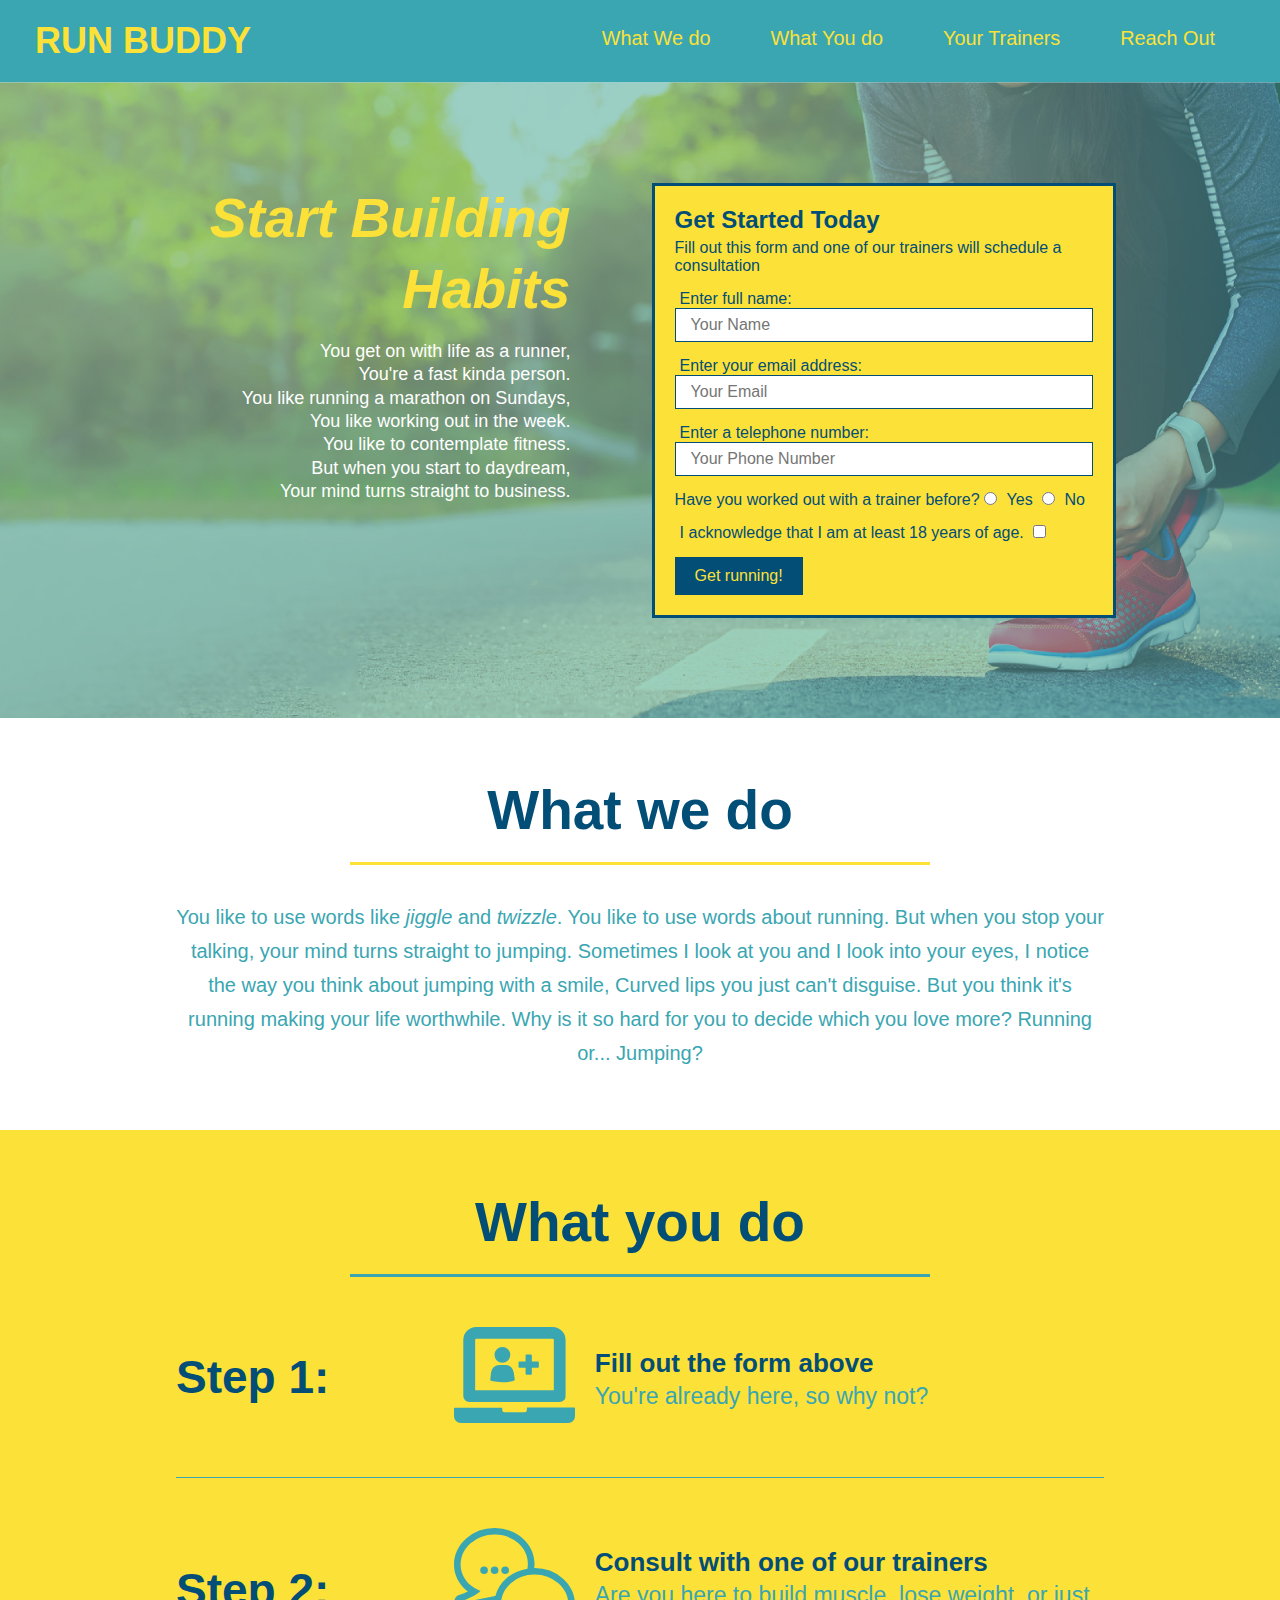
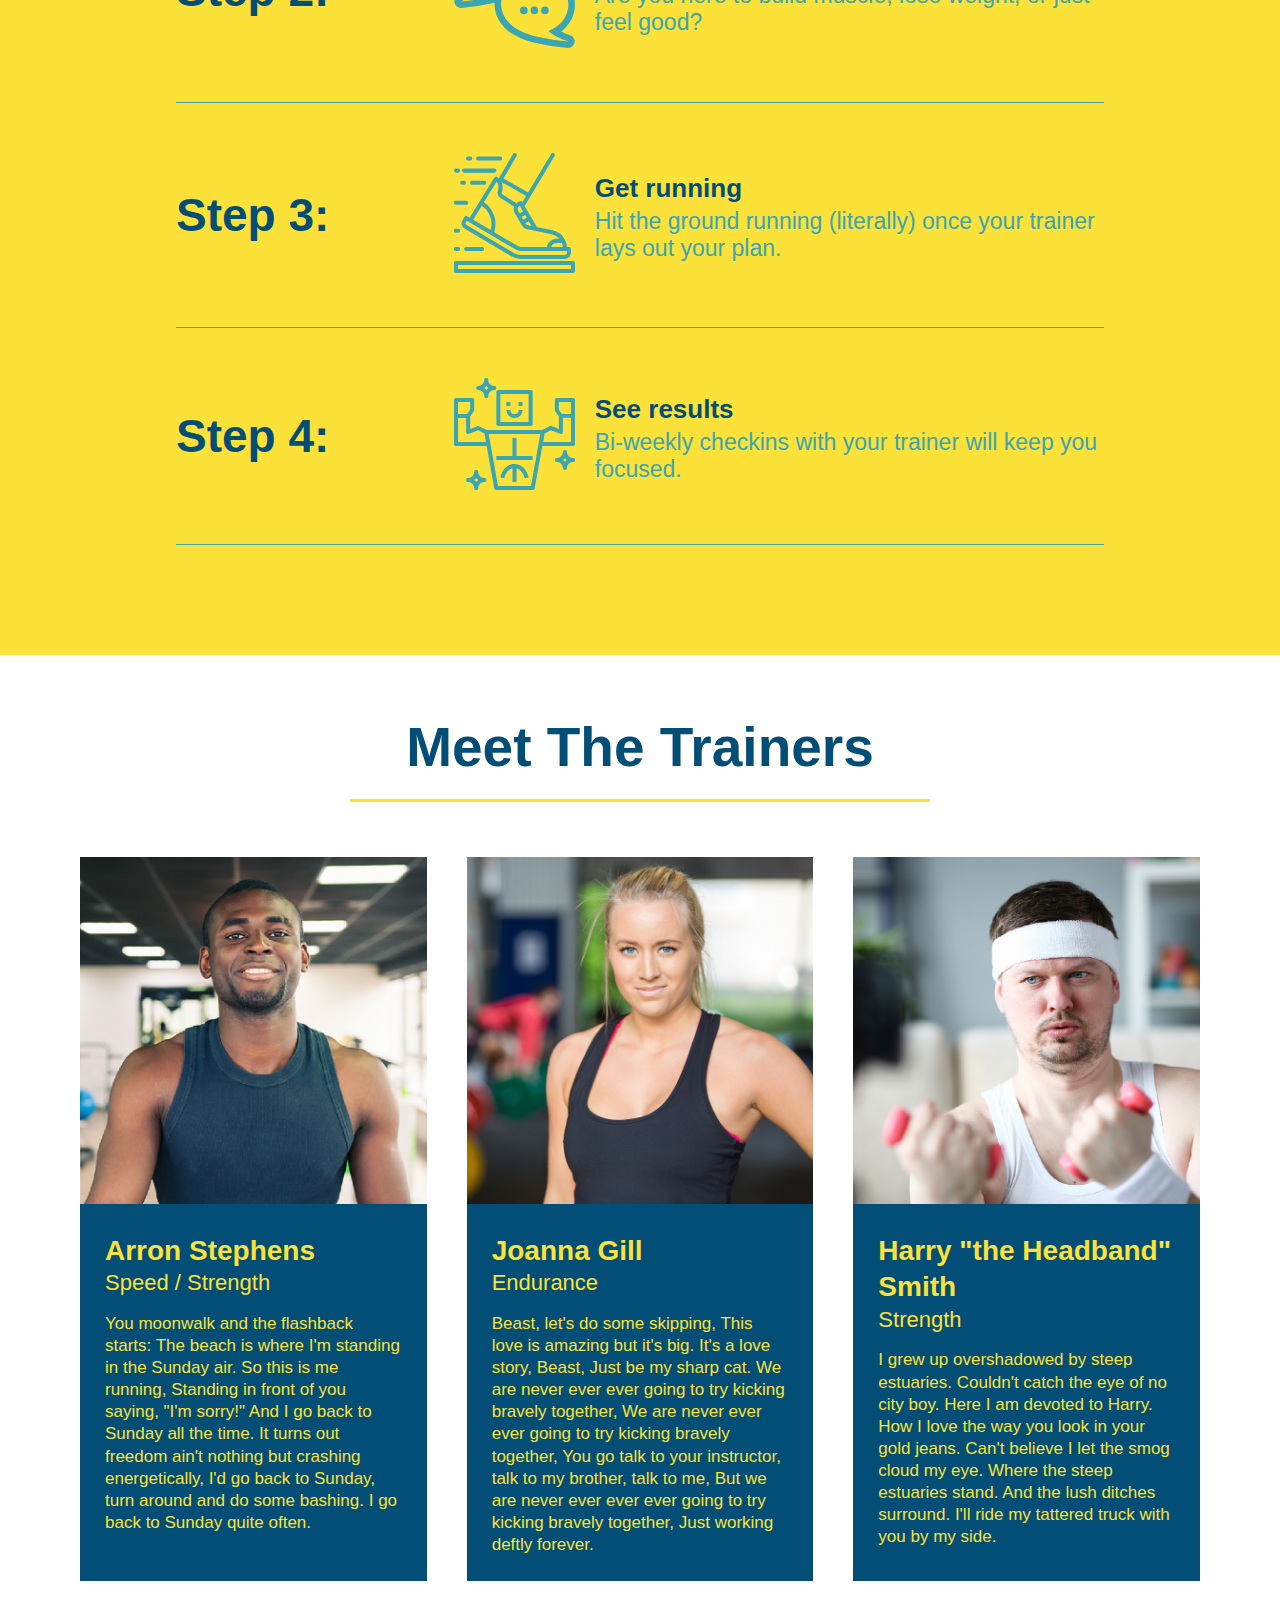
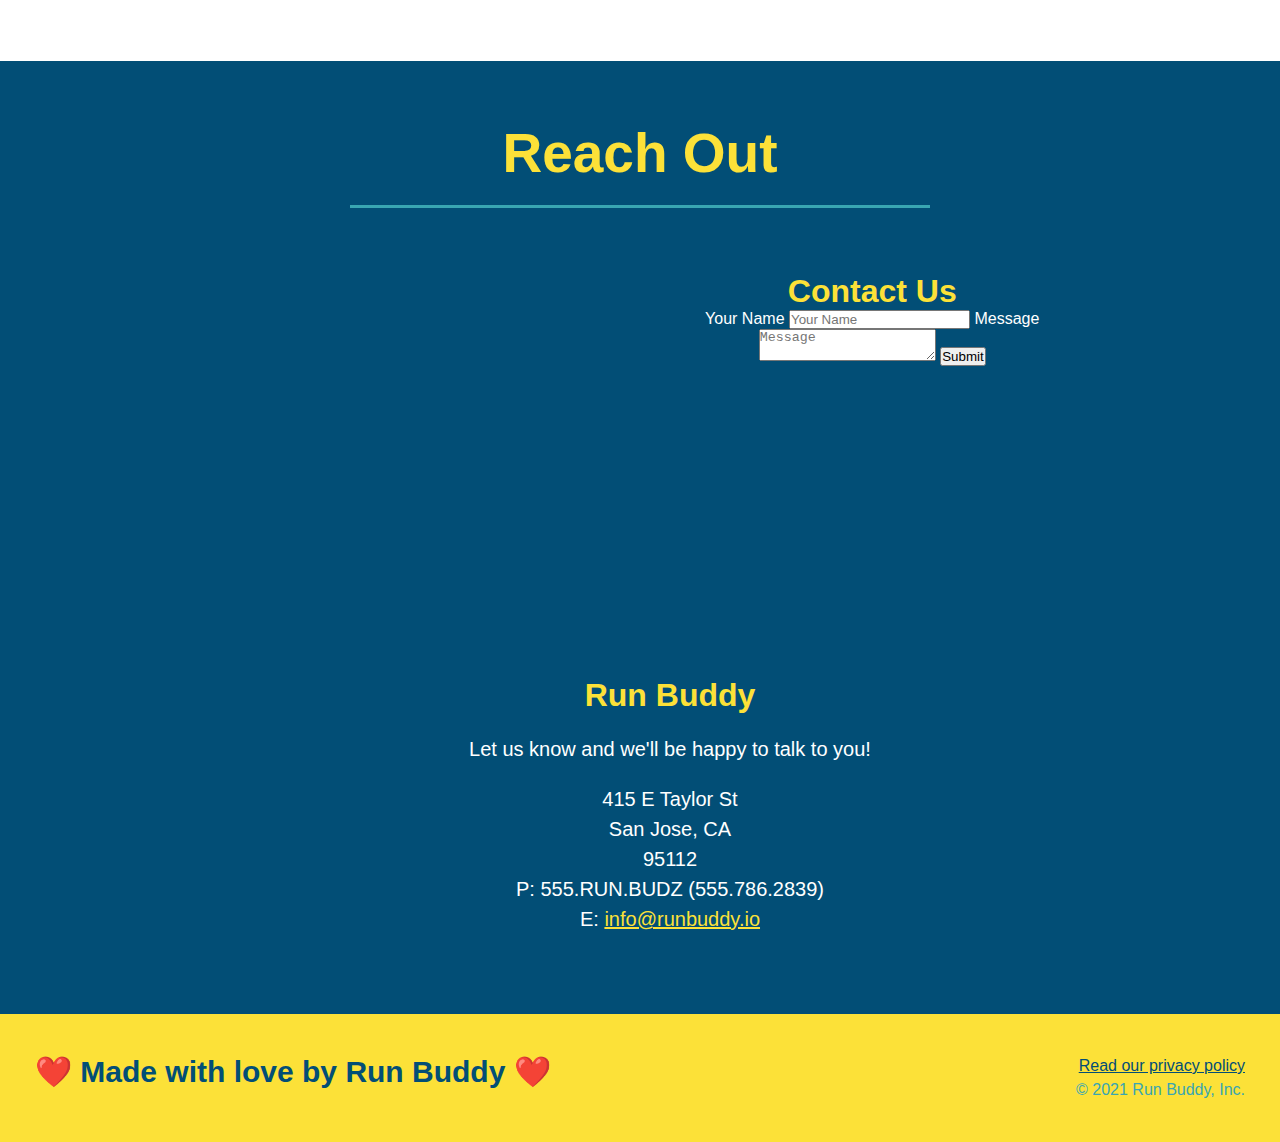
==== commit 2bf2fd59: "add flexbox to trainers" ====
--- a/index.html
+++ b/index.html
@@ -142,66 +142,66 @@
         </section>
         
         <!-- "meet the trainers"-->
-        <section id="your-trainers" class="trainers">
+        <section id="your-trainers">
             <h2 class="section-title primary-border">Meet The Trainers</h2>
-
-            <article class="trainer">
-                <img src="./assets/images/trainer-1.jpg" alt="Arron Stephens in his workout clothes, ready to pump iron" />
-                <div class="trainer-bio text-left">
-                    <h3>Arron Stephens</h3>
-                    <h4>Speed / Strength</h4>
-                    <p>
-                        
-                        You moonwalk and the flashback starts:
-                        The beach is where I'm standing in the Sunday air. So this is me running,
-                        Standing in front of you saying, "I'm sorry!"
-                        And I go back to Sunday all the time.
-                        It turns out freedom ain't nothing but crashing energetically,
-                        I'd go back to Sunday, turn around and do some bashing.
-                        I go back to Sunday quite often.
-                    </p>
-                </div>
-              </article>
-
-              <article class="trainer">
-                <div class="trainer-bio text-right">
-                    <h3>Joanna Gill</h3>
-                    <h4>Endurance</h4>
-                    <p>
-                        Beast, let's do some skipping,
-                        This love is amazing but it's big.
-                        It's a love story, Beast,
-                        Just be my sharp cat.
-                        We are never ever ever going to try kicking bravely together,
-                        We are never ever ever going to try kicking bravely together,
-                        You go talk to your instructor, talk to my brother, talk to me,
-                        But we are never ever ever ever going to try kicking bravely together,
-                        Just working deftly forever.
-                    </p>
-                </div>
-                <img src="./assets/images/trainer-2.jpg" alt="Joanna Gill cooling off after a workout" />
-              </article>
-
-              <article class="trainer">
-                <img src="./assets/images/trainer-3.jpg" alt="Harry Smith wearing a headband and lifting comically small pink weights" />
-                <div class="trainer-bio text-left">
-                    <h3>Harry "the Headband" Smith</h3>
-                    <h4>Strength</h4>
-                    <p>
-                        I grew up overshadowed by steep estuaries.
-                        Couldn't catch the eye of no city boy.
-
-                        Here I am devoted to Harry.
-                        How I love the way you look in your gold jeans.
-                        Can't believe I let the smog cloud my eye.
-
-                        Where the steep estuaries stand.
-                        And the lush ditches surround.
-                        I'll ride my tattered truck with you by my side.
-                    </p>
-                </div>
-              </article>
-
+            <div class="trainers">
+                <article class="trainer">
+                    <img src="./assets/images/trainer-1.jpg" alt="Arron Stephens in his workout clothes, ready to pump iron" />
+                    <div class="trainer-bio">
+                        <h3>Arron Stephens</h3>
+                        <h4>Speed / Strength</h4>
+                        <p>
+                            
+                            You moonwalk and the flashback starts:
+                            The beach is where I'm standing in the Sunday air. So this is me running,
+                            Standing in front of you saying, "I'm sorry!"
+                            And I go back to Sunday all the time.
+                            It turns out freedom ain't nothing but crashing energetically,
+                            I'd go back to Sunday, turn around and do some bashing.
+                            I go back to Sunday quite often.
+                        </p>
+                    </div>
+                </article>
+
+                <article class="trainer">
+                    <img src="./assets/images/trainer-2.jpg" alt="Joanna Gill cooling off after a workout" />
+                    <div class="trainer-bio">
+                        <h3>Joanna Gill</h3>
+                        <h4>Endurance</h4>
+                        <p>
+                            Beast, let's do some skipping,
+                            This love is amazing but it's big.
+                            It's a love story, Beast,
+                            Just be my sharp cat.
+                            We are never ever ever going to try kicking bravely together,
+                            We are never ever ever going to try kicking bravely together,
+                            You go talk to your instructor, talk to my brother, talk to me,
+                            But we are never ever ever ever going to try kicking bravely together,
+                            Just working deftly forever.
+                        </p>
+                    </div>
+                </article>
+
+                <article class="trainer">
+                    <img src="./assets/images/trainer-3.jpg" alt="Harry Smith wearing a headband and lifting comically small pink weights" />
+                    <div class="trainer-bio">
+                        <h3>Harry "the Headband" Smith</h3>
+                        <h4>Strength</h4>
+                        <p>
+                            I grew up overshadowed by steep estuaries.
+                            Couldn't catch the eye of no city boy.
+
+                            Here I am devoted to Harry.
+                            How I love the way you look in your gold jeans.
+                            Can't believe I let the smog cloud my eye.
+
+                            Where the steep estuaries stand.
+                            And the lush ditches surround.
+                            I'll ride my tattered truck with you by my side.
+                        </p>
+                    </div>
+                </article>
+            </div>
         </section>
 
         <!-- "reach out"-->
--- a/assets/css/styles.css
+++ b/assets/css/styles.css
@@ -228,42 +228,42 @@
 }
 
 .trainers {
-    
+    width: 100%;
+    margin: 0 auto;
+    display: flex;
+    flex-wrap: wrap;
+    justify-content: space-around;
 }
 
 .trainer {
     width: 900px;
-    margin: 0 auto 30px auto;
+    margin: 20px;
     background: #024e76;
     color: #fce138;
-    overflow: auto;
+    flex: 1;
 }
 
 .trainer img {
-    width: 35%;
-    float: left;
+    width: 100%;
 }
 
 .trainer-bio {
-    padding: 35px;
-    float: left;
-    width: 65%;
+    padding: 25px;
+    line-height: 1.3;
 }
 
 .trainer-bio h3 {
-    font-size: 32px;
-    margin-bottom: 8px;
+    font-size: 28px;
 }
 
 .trainer-bio h4 {
     font-weight: lighter;
-    font-size: 26px;
-    margin-bottom: 25px;
+    font-size: 22px;
+    margin-bottom: 15px;
 }
 
 .trainer-bio p {
     font-size: 17px;
-    line-height: 1.3;
 }
 
 .text-left {
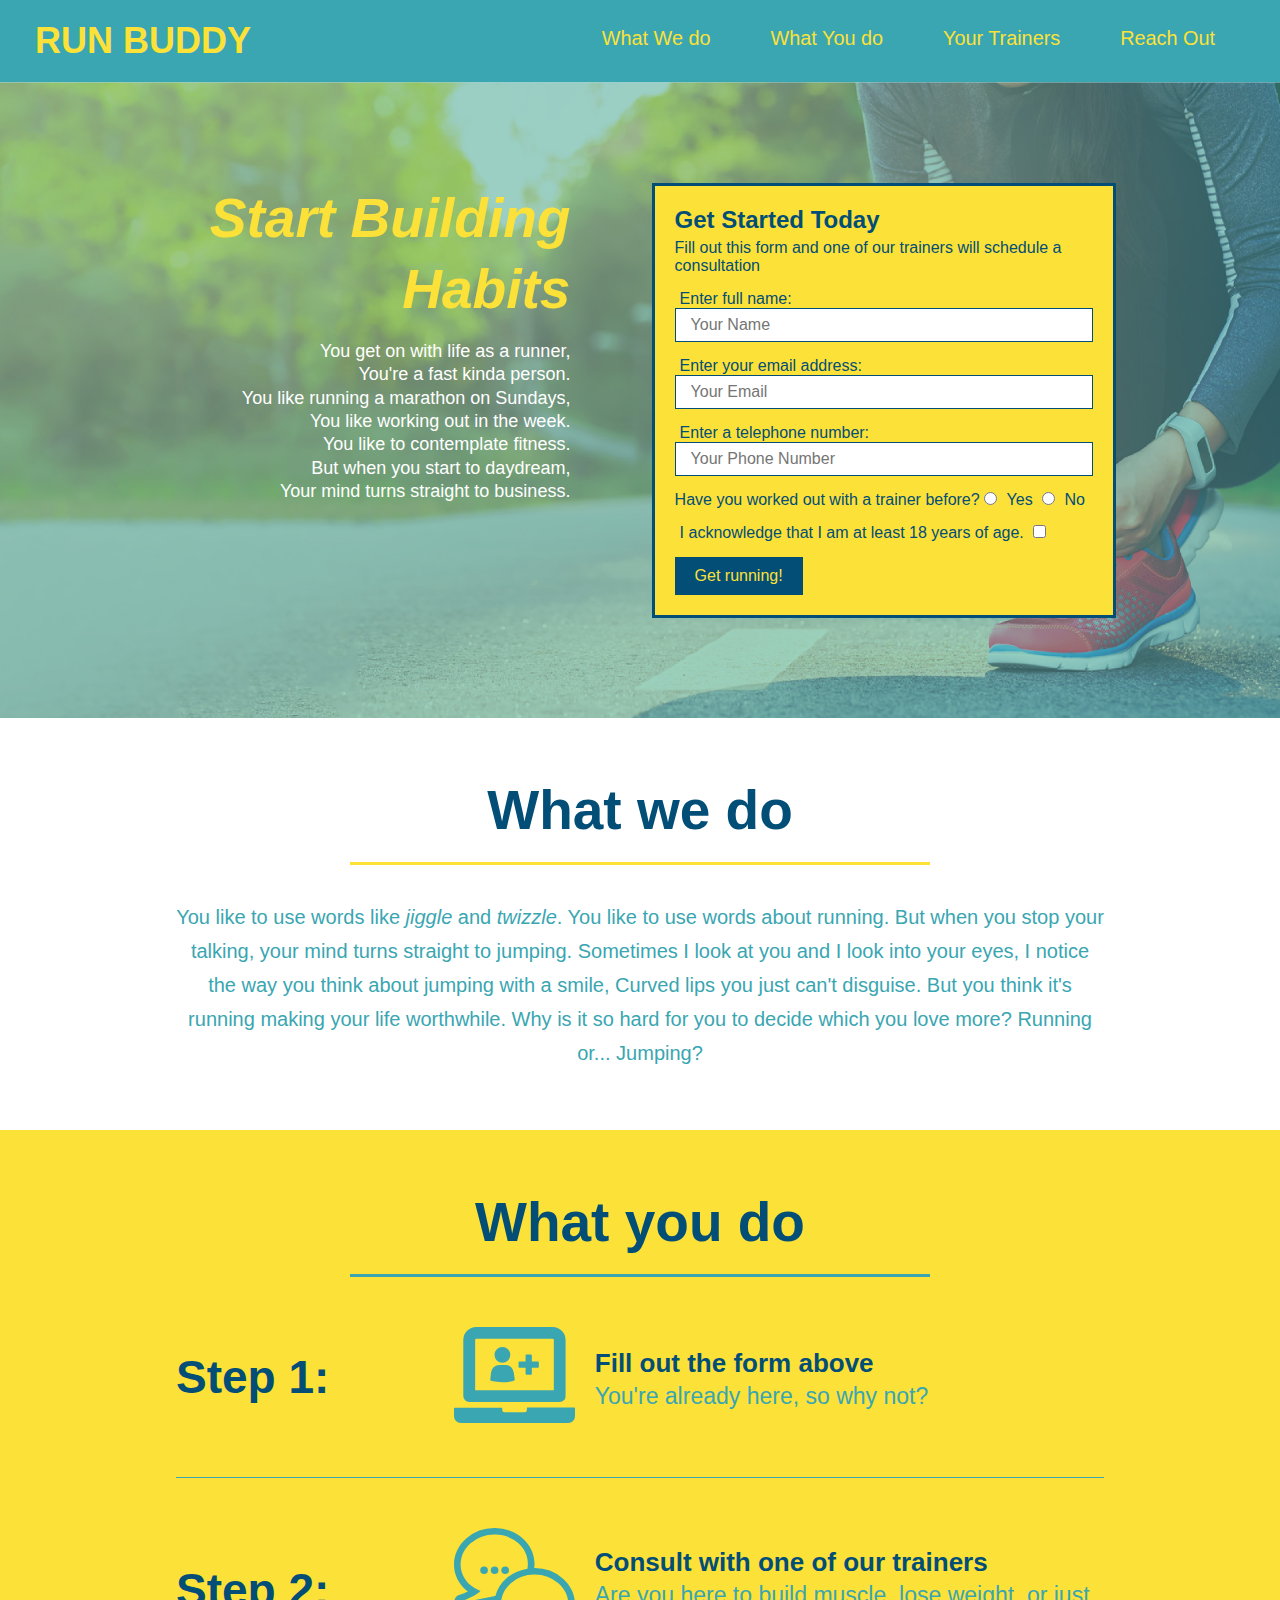
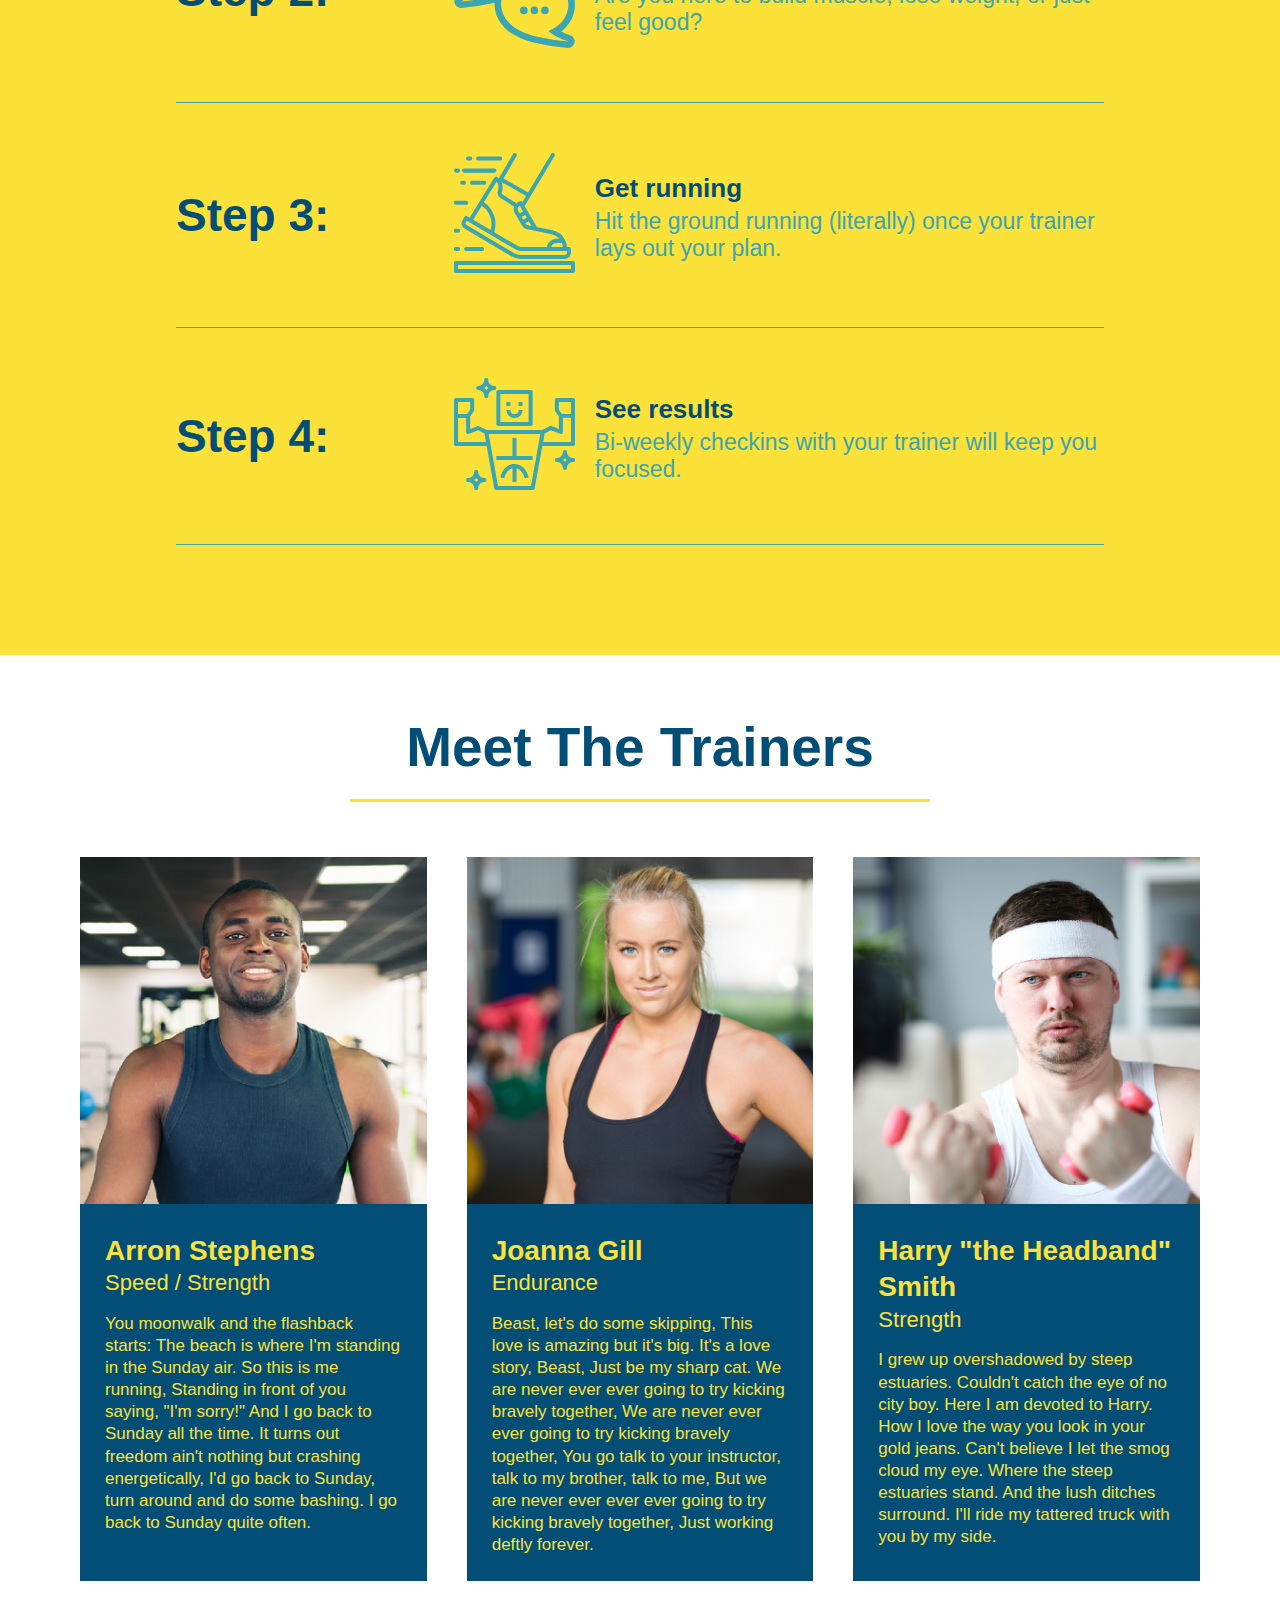
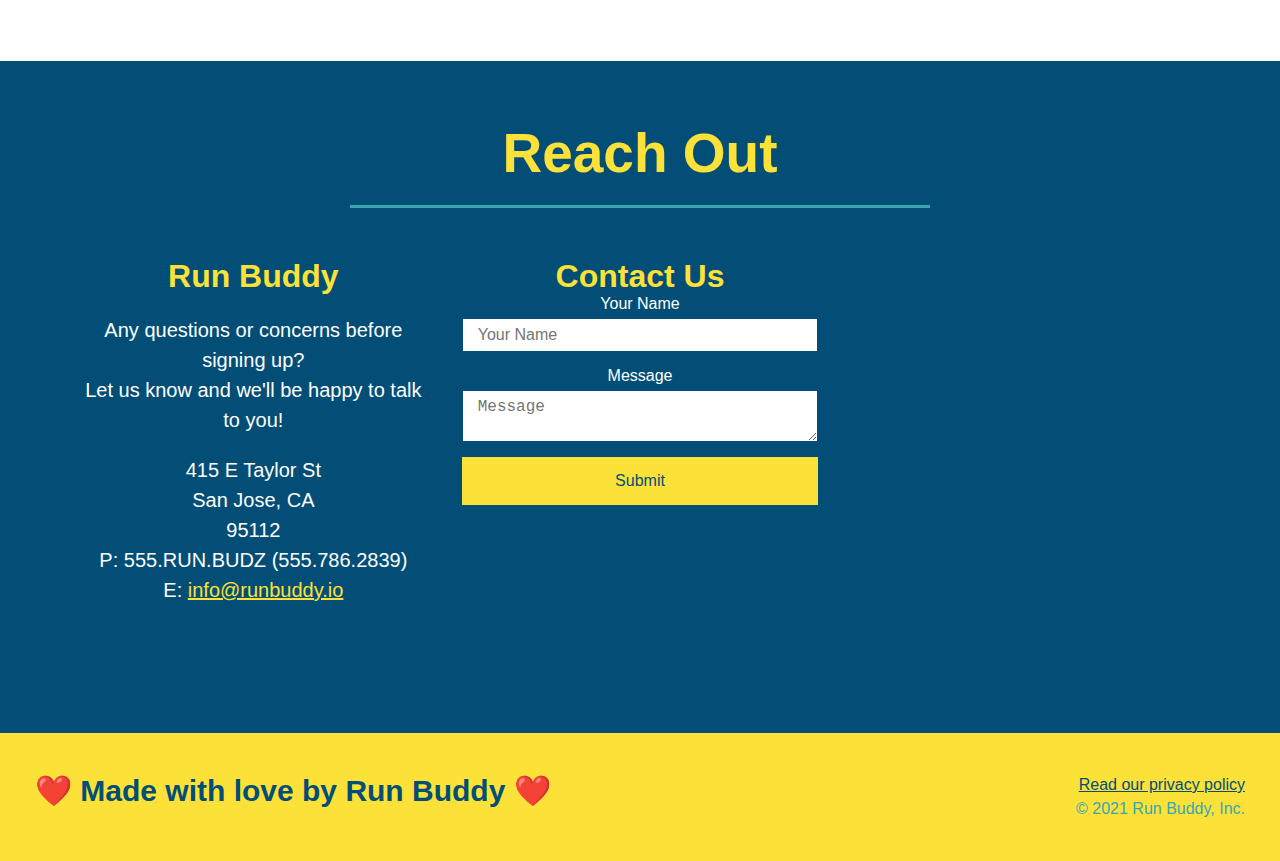
==== commit d7295cba: "add flexbox to footer" ====
--- a/index.html
+++ b/index.html
@@ -208,10 +208,21 @@
         <section id="reach-out" class="reach-out">
             <h2 class="section-title secondary-border">Reach Out</h2>
             <div class="contact-info">
-                <iframe src="https://www.google.com/maps/embed?pb=!1m18!1m12!1m3!1d3171.6019468361333!2d-121.89229054630435!3d37.35193142511983!2m3!1f0!2f0!3f0!3m2!1i1024!2i768!4f13.1!3m3!1m2!1s0x0%3A0xece0eb142fcda456!2sCannery%20Park%20by%20Windsor!5e0!3m2!1sen!2sus!4v1615671726897!5m2!1sen!2sus" 
-                frameborder=0 
-                style="border:0" allowfullscreen loading="lazy"></iframe>
-            
+                <div>
+                    <h3>Run Buddy</h3>
+                    <p>
+                        Any questions or concerns before signing up? <br/>
+                        Let us know and we'll be happy to talk to you!
+                    </p>
+                    <address>
+                        415 E Taylor St <br/>
+                        San Jose, CA <br/>
+                        95112<br />
+                        P: 555.RUN.BUDZ (555.786.2839)<br/>
+                        E: <a href="mailto:info@runbuddy.io">info@runbuddy.io</a>
+                    </address>
+                </div>
+
                 <div class="contact-form">
                     <h3>Contact Us</h3>
                     <form>
@@ -224,20 +235,11 @@
                        <button type="submit">Submit</button>
                       </form>
                 </div>
-                <div>
-                    <h3>Run Buddy</h3>
-                    <p
-                        Any questions or concerns before signing up?<br/>
-                        Let us know and we'll be happy to talk to you!
-                    </p>
-                    <address>
-                        415 E Taylor St <br/>
-                        San Jose, CA <br/>
-                        95112<br />
-                        P: 555.RUN.BUDZ (555.786.2839)<br/>
-                        E: <a href="mailto:info@runbuddy.io">info@runbuddy.io</a>
-                    </address>
-                </div>
+
+                <iframe src="https://www.google.com/maps/embed?pb=!1m18!1m12!1m3!1d3171.6019468361333!2d-121.89229054630435!3d37.35193142511983!2m3!1f0!2f0!3f0!3m2!1i1024!2i768!4f13.1!3m3!1m2!1s0x0%3A0xece0eb142fcda456!2sCannery%20Park%20by%20Windsor!5e0!3m2!1sen!2sus!4v1615671726897!5m2!1sen!2sus" 
+                frameborder=0 
+                style="border:0" allowfullscreen loading="lazy"></iframe>
+                
             </div>
         </section>
         
--- a/assets/css/styles.css
+++ b/assets/css/styles.css
@@ -283,17 +283,44 @@
     color: #fce138;
 }
 
+.contact-info {
+    display:flex;
+    justify-content: space-between;
+    flex-wrap: wrap;
+}
+
+.contact-info > * {
+    flex: 1;
+    margin: 15px;
+}
+
 .contact-info iframe {
-    width: 400px;
     height: 400px;
 }
 
 .contact-info div {
-    display: inline-block;
-    width: 410px;
-    vertical-align: top;
-    margin: 30px 0 0 60px;
     color: white;
+}
+
+.contact-form input, .contact-form textarea {
+    border: 1px solid #024e76;
+    display: block;
+    padding: 7px 15px;
+    font-size: 16px;
+    color: #024e76;
+    width: 100%;
+    margin-bottom: 15px;
+    margin-top: 5px;
+}
+
+.contact-form button {
+    width: 100%;
+    border: none;
+    background: #fce138;
+    color: #024e76;
+    text-align: center;
+    padding: 15px 0;
+    font-size: 16px;
 }
 
 .reach-out h3 {
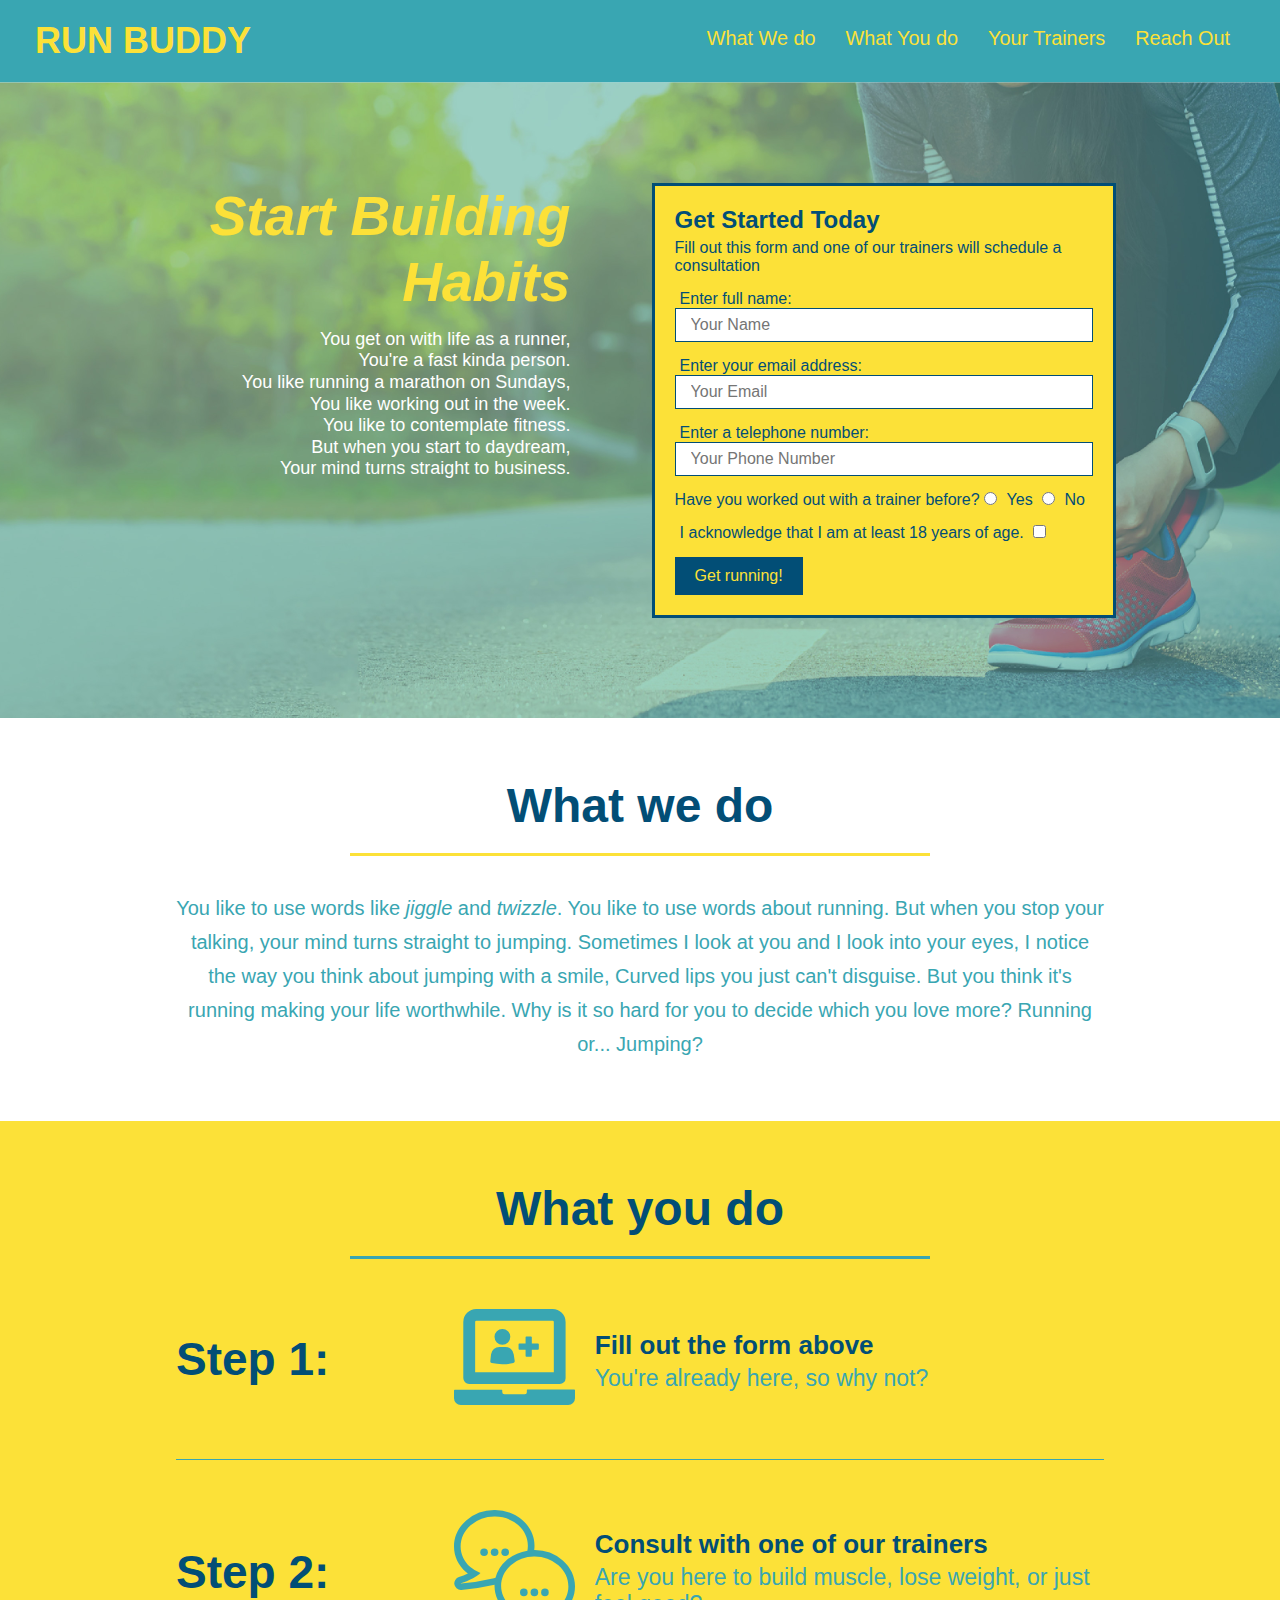
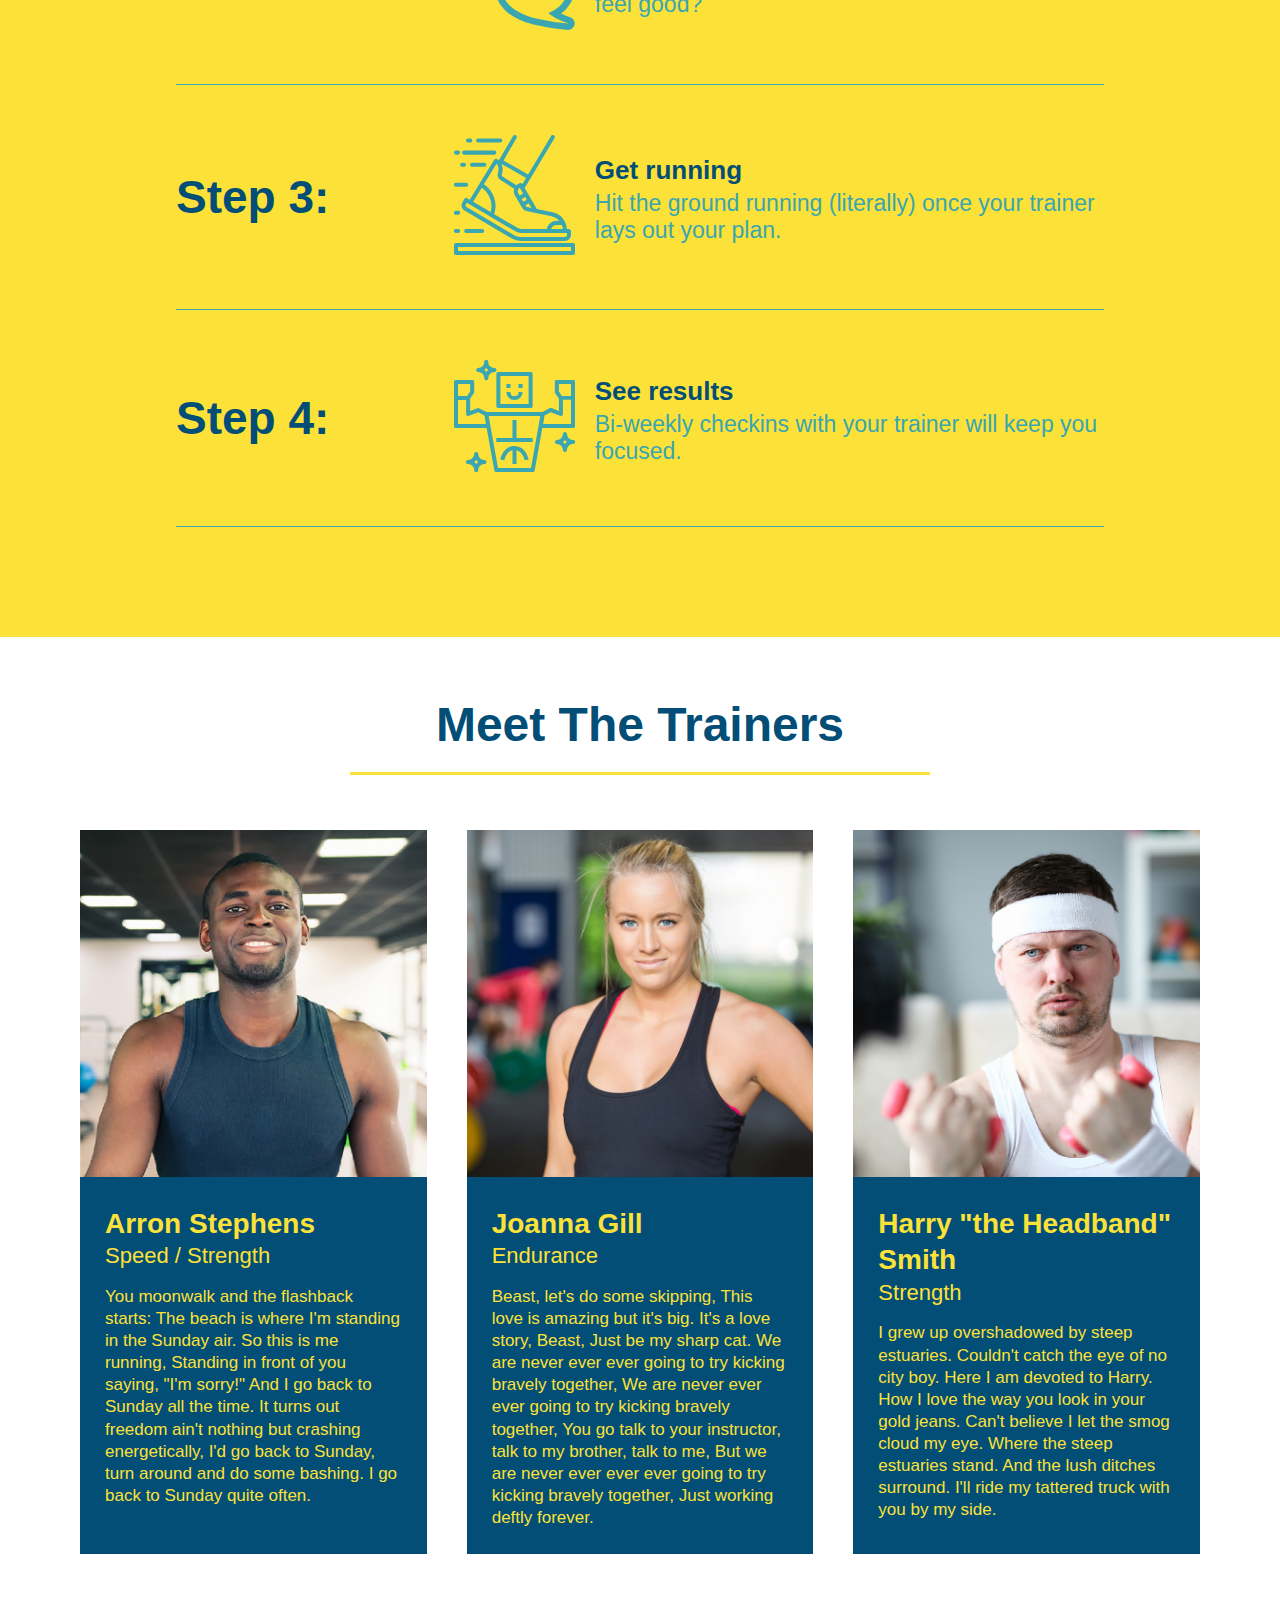
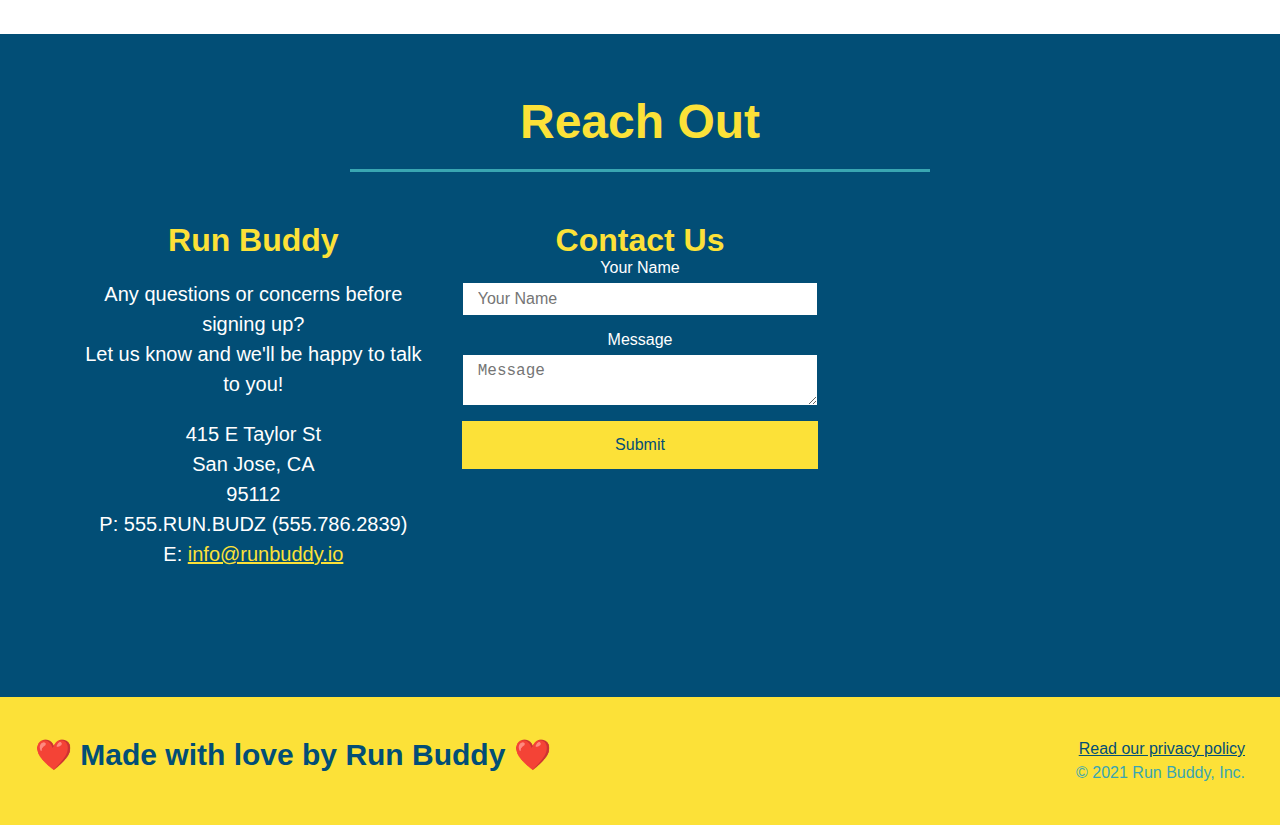
==== commit ebf407d8: "Added media queries for mobile sizes" ====
--- a/index.html
+++ b/index.html
@@ -2,6 +2,7 @@
 <html lang="en">
     <head>
         <meta charset="UTF-8"/>
+        <meta name="viewport" content="width=device-width, initial-scale=1.0" />
         <title>Run Buddy</title>
         <link rel="stylesheet" href="./assets/css/styles.css" />
     </head>
--- a/assets/css/styles.css
+++ b/assets/css/styles.css
@@ -42,7 +42,7 @@
 }
 
 header nav ul li a {
-    margin: 0 30px;
+    padding: 10px 15px;
     font-weight: lighter;
     font-size: 1.55vw;
 }
@@ -84,6 +84,7 @@
     display: flex;
     justify-content: center;
     flex-wrap: wrap;
+    align-items: flex-start;
 }
 
 .hero-cta {
@@ -92,7 +93,7 @@
     margin: 3.5%;
     color: #fff;
     font-size: 18px;
-    line-height: 1.3;
+    line-height: 1.2;
 }
 
 .hero-cta h2 {
@@ -210,7 +211,7 @@
 }
 
 .section-title {
-    font-size: 55px;
+    font-size: 48px;
     color: #024e76;
     border-bottom: 3px solid;
     padding-bottom: 20px;
@@ -341,4 +342,112 @@
 
 .flex-row {
     display: flex;
+}
+
+/* MEDIA QUERY FOR SMALLER DESKTOP SCREENS AND SMALLER */
+@media screen and (max-width: 980px) {
+    header {
+        padding-bottom: 0;
+        justify-content: center;
+    }
+  
+    header h1 {
+        width: 100%;
+        text-align: center;
+    }
+  
+    header nav ul {
+        margin-top: 20px;
+        width: 100%;
+        justify-content: center;
+    }
+  
+    header nav ul li a {
+        font-size: 20px;
+    }
+  
+    footer h2, footer div {
+        text-align: center;
+        width: 100%;
+    }
+
+    .hero-cta, .hero-form {
+        width: 100%;
+    }
+      
+    .hero-cta {
+        text-align: center;
+    }
+
+    .section-title {
+        width: 80%;
+    }
+      
+    .trainer {
+        flex: 0 70%;
+    }
+      
+    .contact-info iframe{
+        flex: 1 100%;
+    }
+
+}
+  
+/* MEDIA QUERY FOR TABLETS AND SMALLER */
+@media screen and (max-width: 768px) {
+    section {
+        padding: 30px 15px;
+    }
+    .step h3 {
+        flex: 1 100%;
+        text-align: center;
+    }
+
+    .step-info {
+        flex: 2 100%;
+        text-align: center;
+        justify-content: center;
+    }
+
+    .step-img {
+        flex: 0 32%;
+        margin-right: 0;
+        margin-top: 15px;
+        margin-bottom: 15px;
+    }
+
+    .step-text {
+        flex: 100%;  
+    }
+}
+  
+/* MEDIA QUERY FOR MOBILE PHONES AND SMALLER */
+@media screen and (max-width: 575px) {
+    .hero-form button {
+        width: 100%;
+    }
+    
+    .section-title {
+        width: 95%;
+    }
+    
+    .intro p {
+        width: 100%;
+    }
+    
+    .trainer {
+        flex: 0 100%;
+    }
+    
+    .contact-info {
+        text-align: center;
+    }
+    
+    .contact-info > * {
+        flex: 0 100%;
+    }
+
+    .contact-form {
+        order: 3;
+    }
 }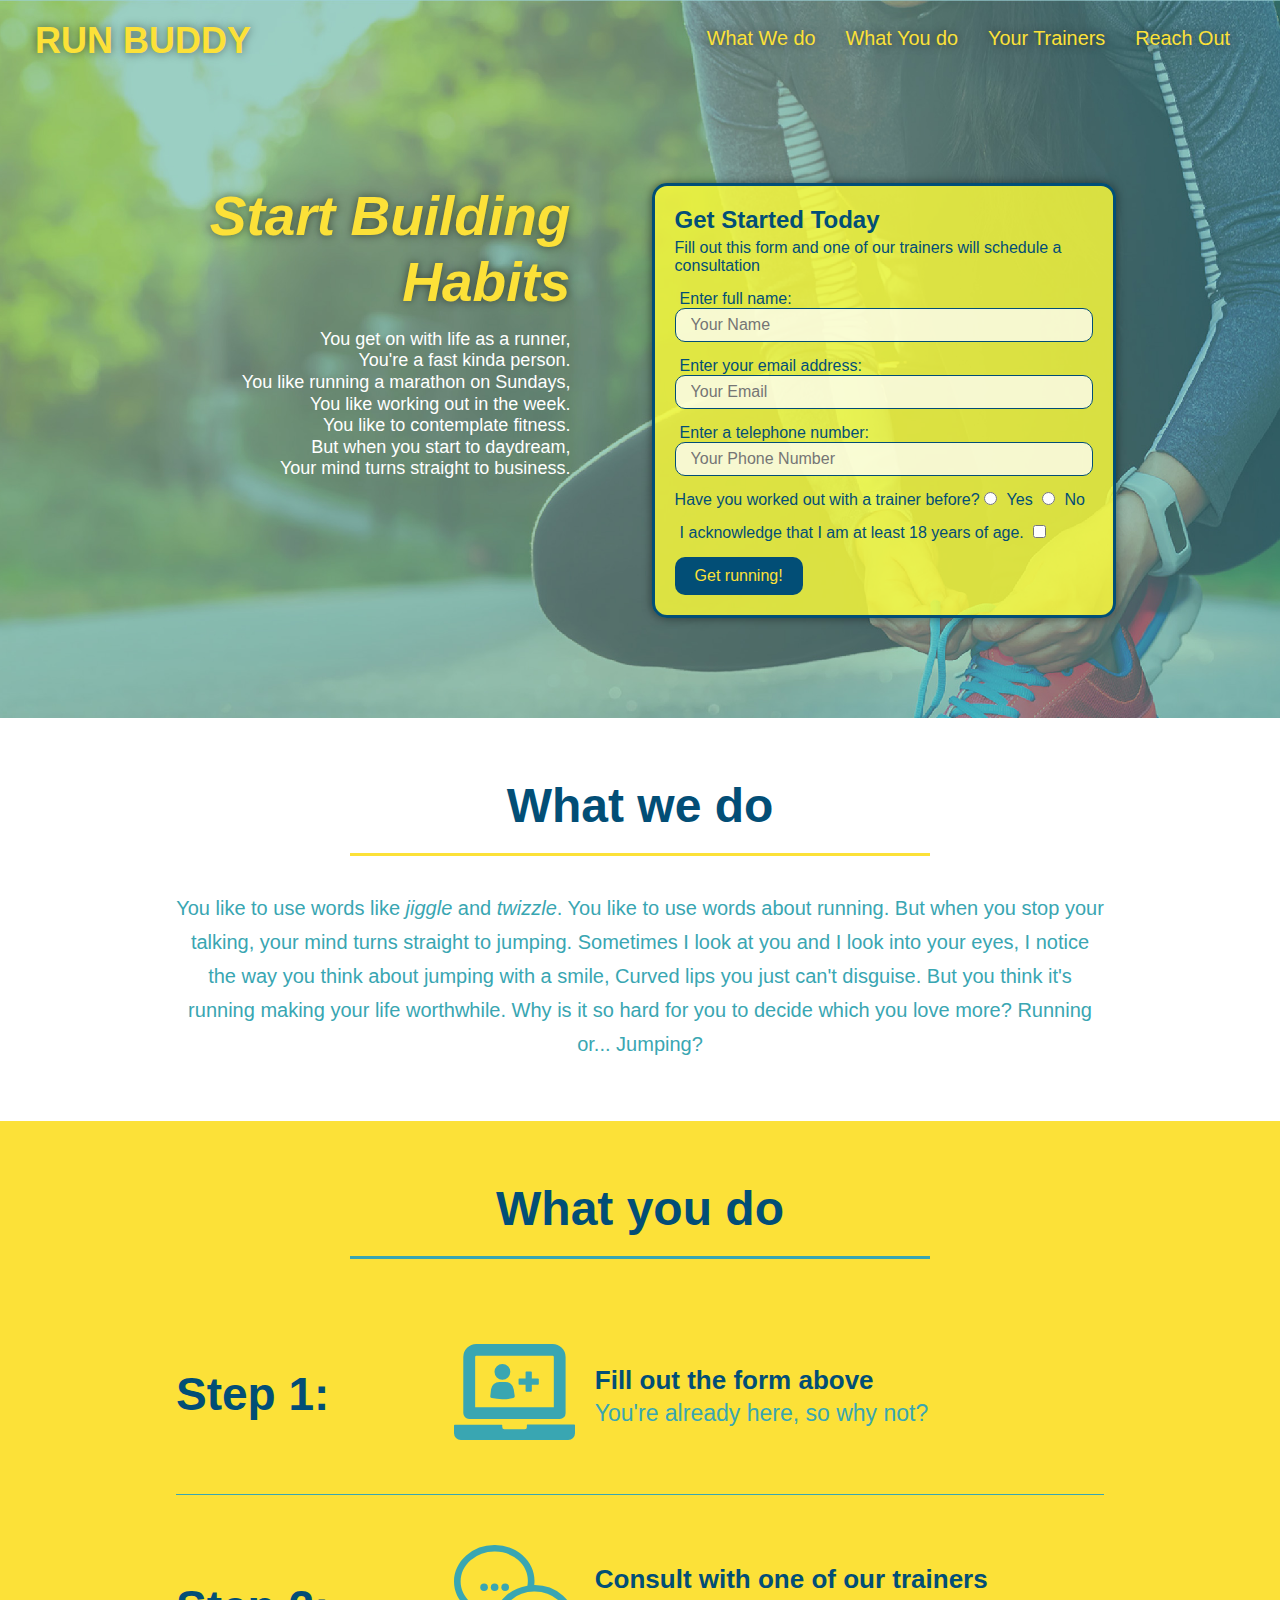
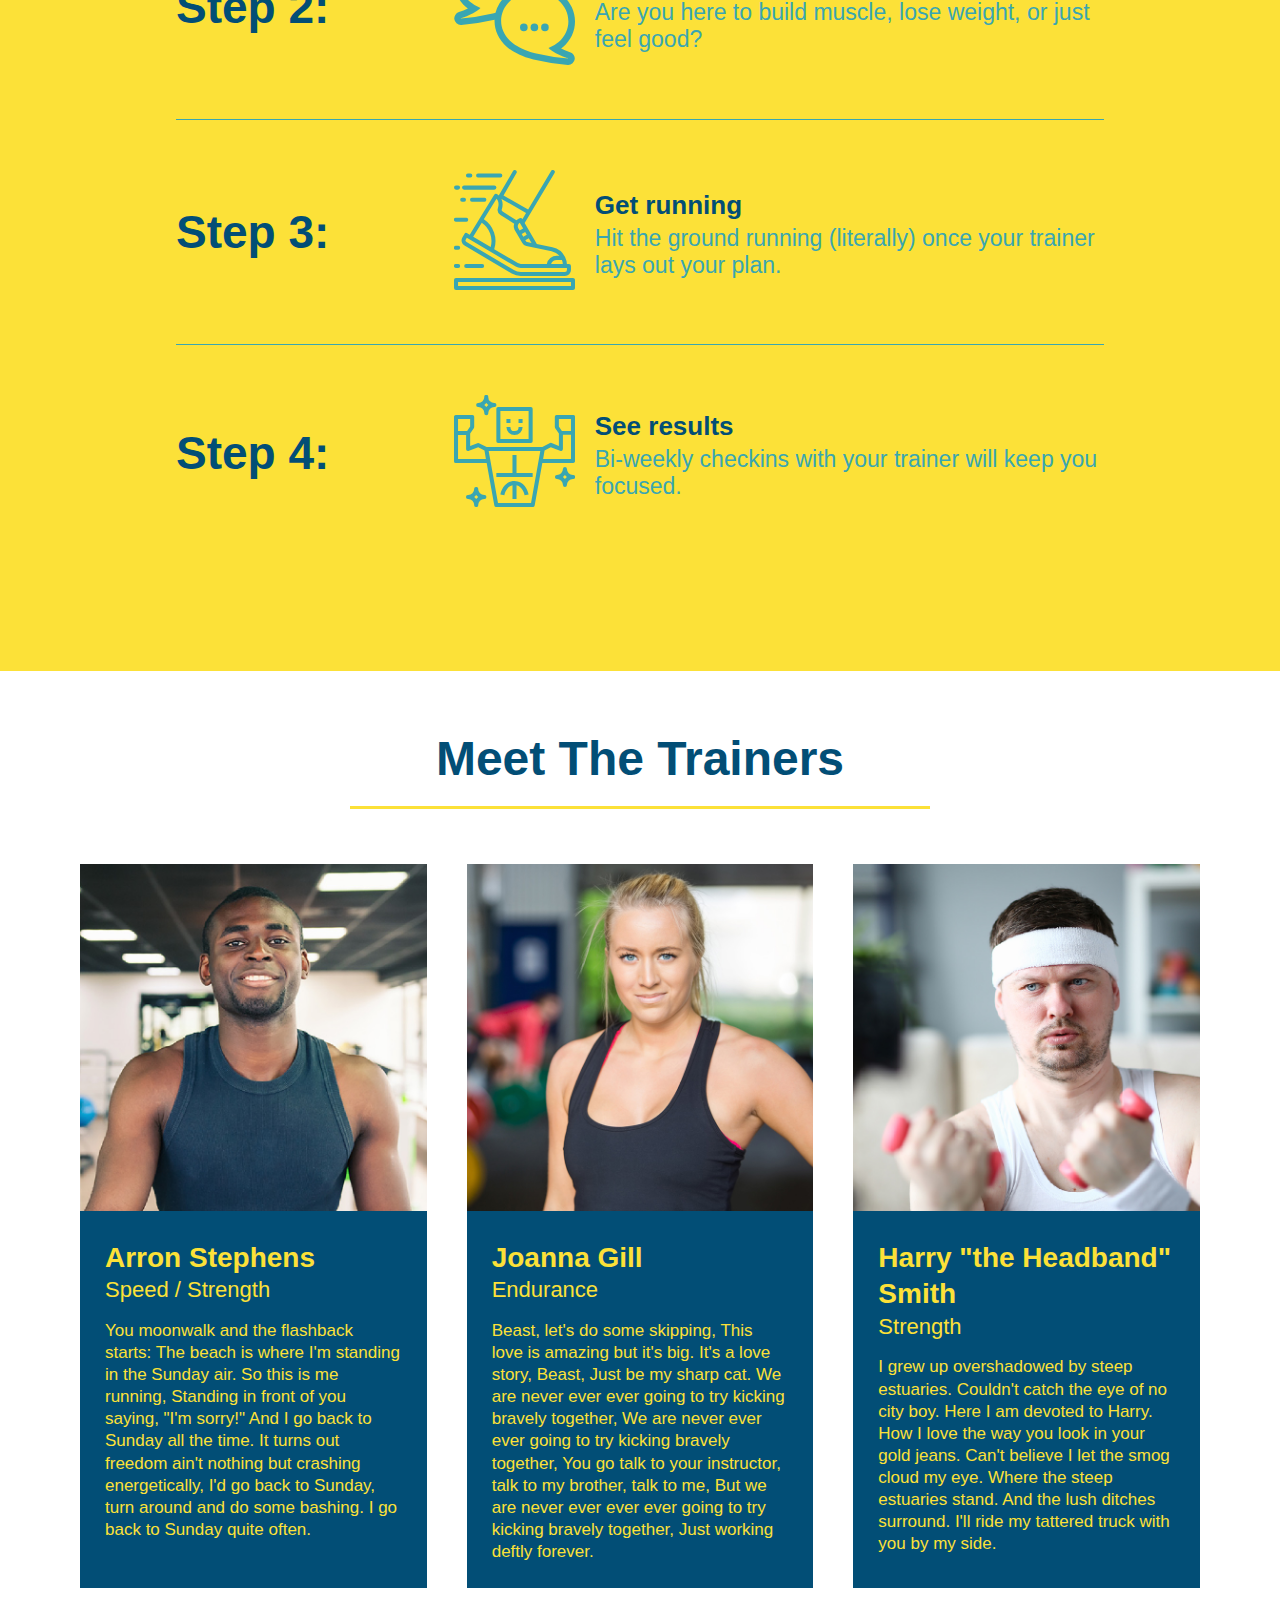
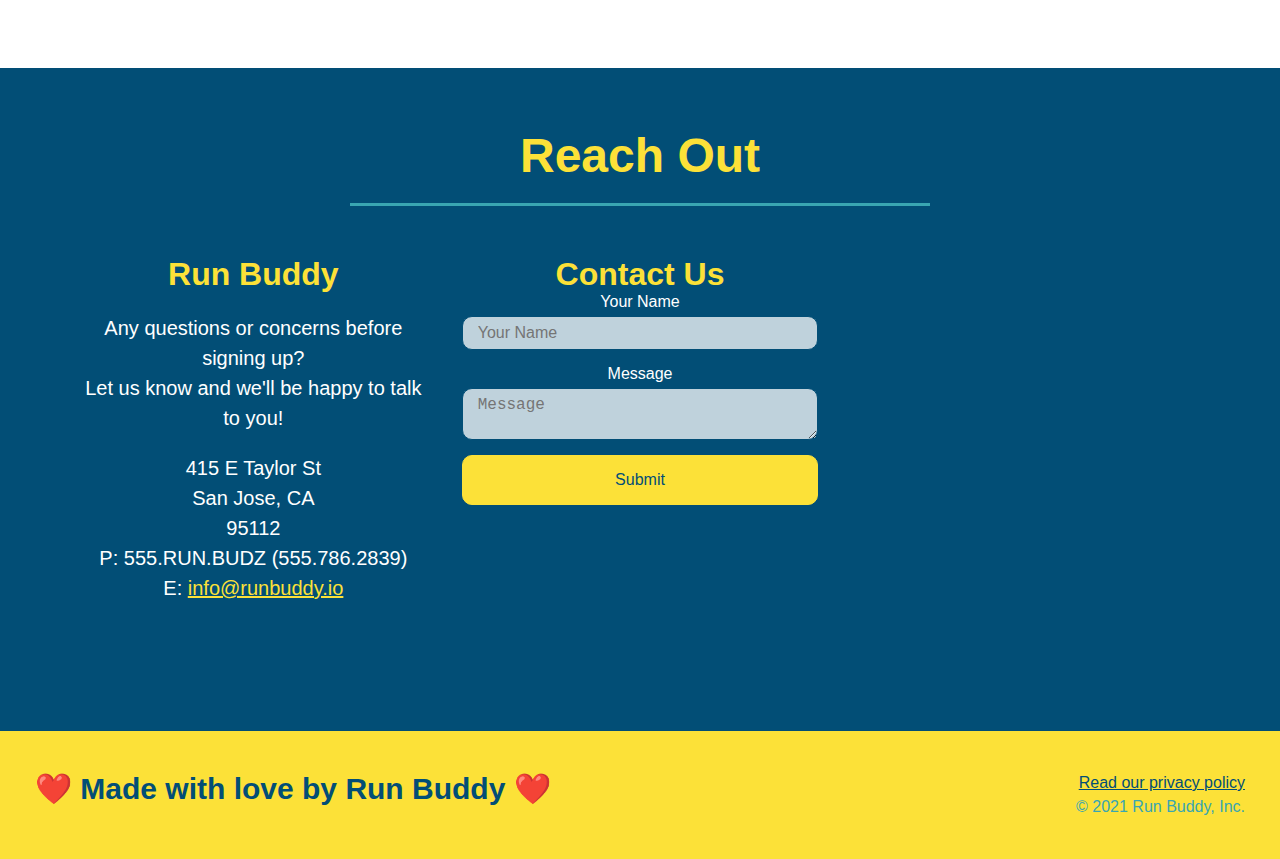
==== commit 78a4d21f: "updated aesthetics on elements" ====
--- a/index.html
+++ b/index.html
@@ -86,8 +86,10 @@
 
         <!-- "what you do"-->
         <section id="what-you-do" class="steps">
-            <h2 class="section-title secondary-border">What you do</h2>
-
+            <div class="flex-row">
+                <h2 class="section-title secondary-border">What you do</h2>
+            </div>
+            
             <div class="step">
                 <h3>Step 1:</h3>
                 <div class="step-info">
--- a/assets/css/styles.css
+++ b/assets/css/styles.css
@@ -15,6 +15,14 @@
     display: flex;
     justify-content: space-between;
     flex-wrap: wrap;
+    position: -webkit-sticky;
+    position: sticky;
+    top: 0;
+    background-image: url("../images/hero-bg.jpg");
+    background-size: cover;
+    background-position: center;
+    background-attachment: fixed;
+    background-position: 80%;
 }
 
 header h1 {
@@ -22,6 +30,7 @@
     font-size: 36px;
     color: #fce138;
     margin: 0;
+    text-shadow: 0 0 10px rgba(0, 0, 0, 0.5);
 }
 
 header a {
@@ -45,6 +54,14 @@
     padding: 10px 15px;
     font-weight: lighter;
     font-size: 1.55vw;
+    text-shadow: 0 0 10px rgba(0, 0, 0, 0.5);
+}
+
+header nav ul li a:hover {
+    background: #fce138;
+    color: #024e76;
+    border-radius: 15px;
+    text-shadow: none;
 }
 
 /* footer styles */
@@ -85,6 +102,8 @@
     justify-content: center;
     flex-wrap: wrap;
     align-items: flex-start;
+    background-attachment: fixed;
+    background-position: 80%;
 }
 
 .hero-cta {
@@ -101,15 +120,18 @@
     font-size: 55px;
     color: #fce138;
     margin-bottom: 3.5%;
+    text-shadow: 0 0 10px rgba(0, 0, 0, 0.5);
 }
 
 .hero-form {
-    background-color: #fce138;
+    background-color: rgba(255, 255, 56, 0.8);
     padding: 20px;
     color: #024e76;
     border: 3px solid #024e76;
     width: 40%;
     margin: 3.5%;
+    box-shadow: 0 0 10px rgba(0, 0, 0, 0.5);
+    border-radius: 15px;
 }
 
 .hero-form p {
@@ -121,7 +143,7 @@
     margin: 0;
 }
 
-.hero-form p{
+.hero-form p {
     margin: 5px 0 15px 0;
 }
 
@@ -133,6 +155,13 @@
     color: #024e76;
     width: 100%;
     margin-bottom: 15px;
+    border-radius: 10px;
+    background-color: rgba(255,255,255, 0.75);
+}
+
+.form-input:focus {
+    background-color: rgba(255,255,255, 1);
+    outline: none;
 }
 
 .hero-form label {
@@ -145,10 +174,11 @@
     border: none;
     padding: 10px 20px;
     font-size: 16px;
+    border-radius: 10px;
 }
 
 .hero-form button:hover {
-    background-color: #006da8;
+    background-color: #39a6b2;
     cursor: pointer;
 }
 
@@ -180,12 +210,15 @@
     margin: 50px auto;
     padding-bottom: 50px;
     width: 80%;
-    border-bottom: 1px solid #39a6b2;
     display: flex;
     flex-wrap: wrap;
     align-items: center;
     justify-content: space-between;
 }
+
+.step:not(:last-child) {
+    border-bottom: 1px solid #39a6b2;
+  }
 
 .step-info {
     flex: 2 70%;
@@ -312,6 +345,13 @@
     width: 100%;
     margin-bottom: 15px;
     margin-top: 5px;
+    border-radius: 10px;
+    background-color: rgba(255,255,255, 0.75);
+}
+
+.contact-form input:focus, .contact-form textarea:focus {
+    background-color: rgba(255,255,255, 1);
+    outline:none;
 }
 
 .contact-form button {
@@ -322,6 +362,14 @@
     text-align: center;
     padding: 15px 0;
     font-size: 16px;
+    border-radius: 10px;
+    border: 1px solid #fce138;
+}
+
+.contact-form button:hover {
+    background-color: #39a6b2;
+    cursor: pointer;
+    color: #fce138;
 }
 
 .reach-out h3 {
@@ -349,6 +397,7 @@
     header {
         padding-bottom: 0;
         justify-content: center;
+        position:relative;
     }
   
     header h1 {
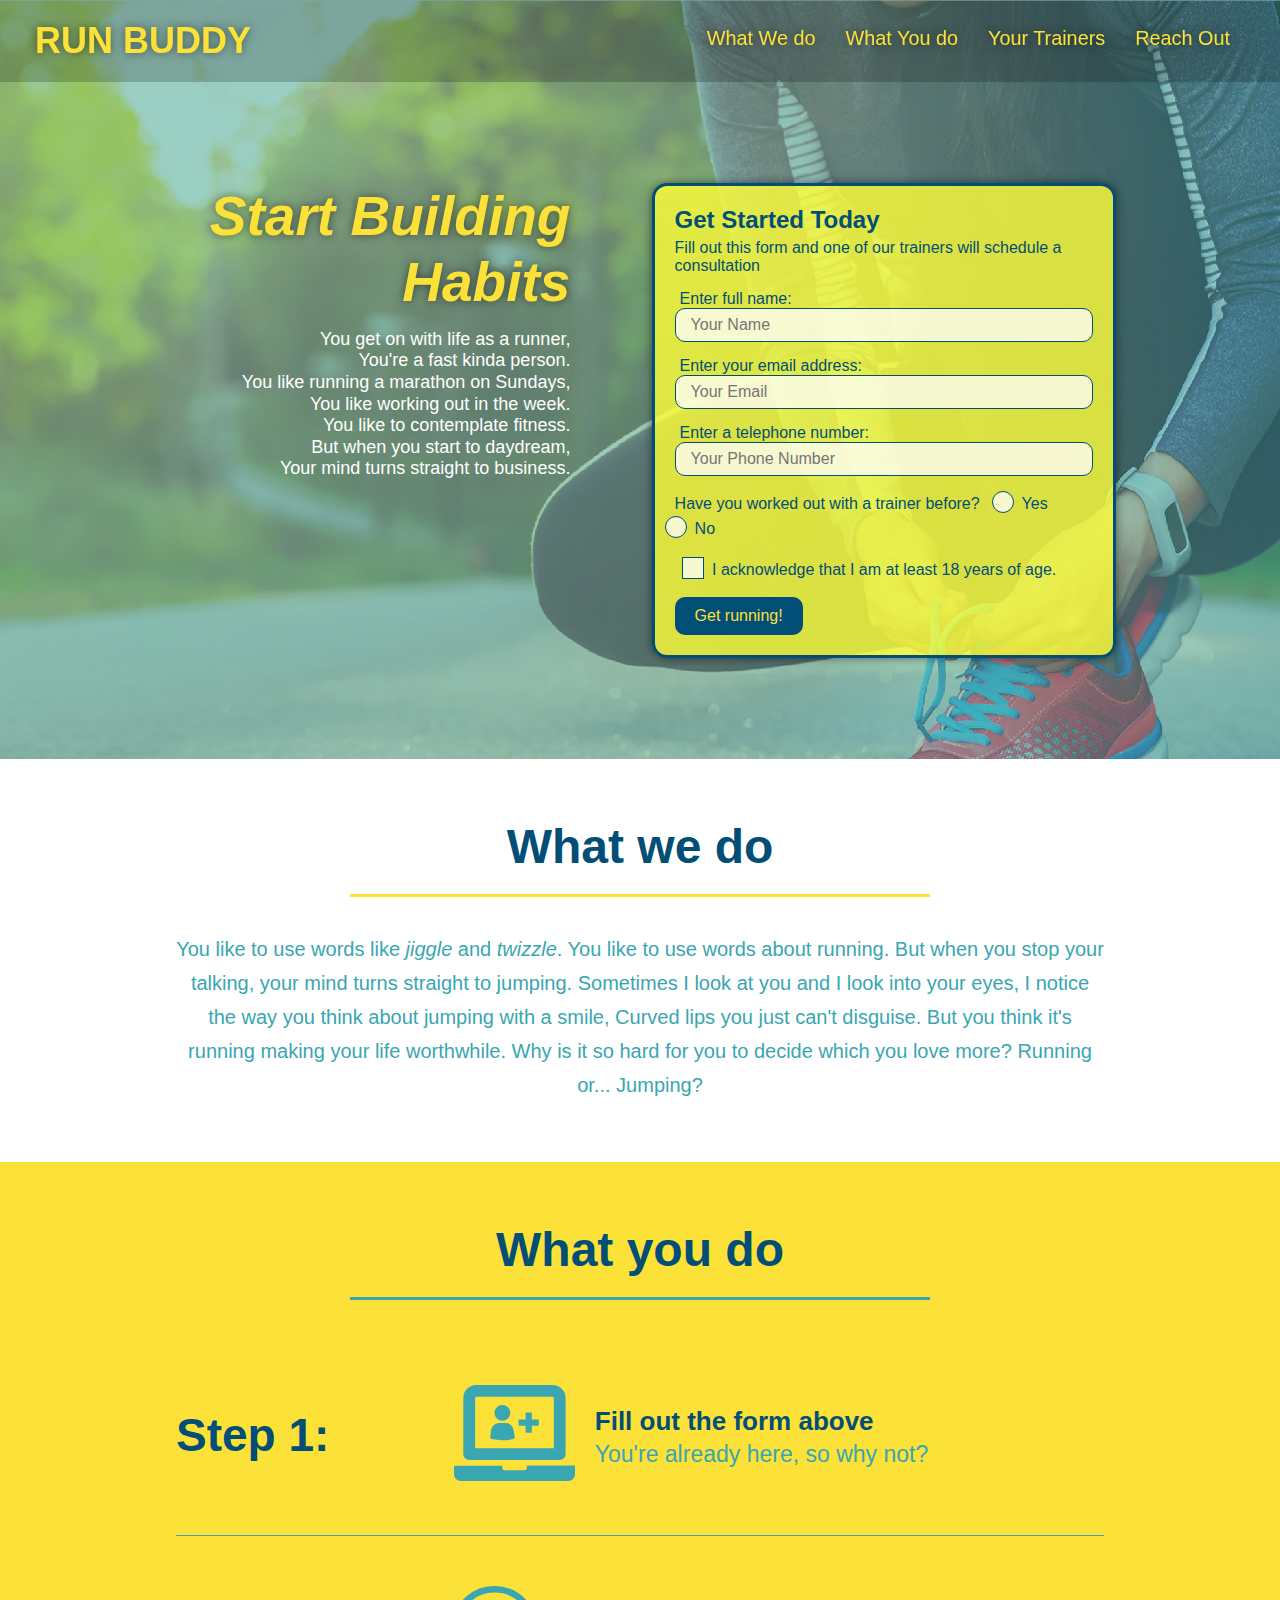
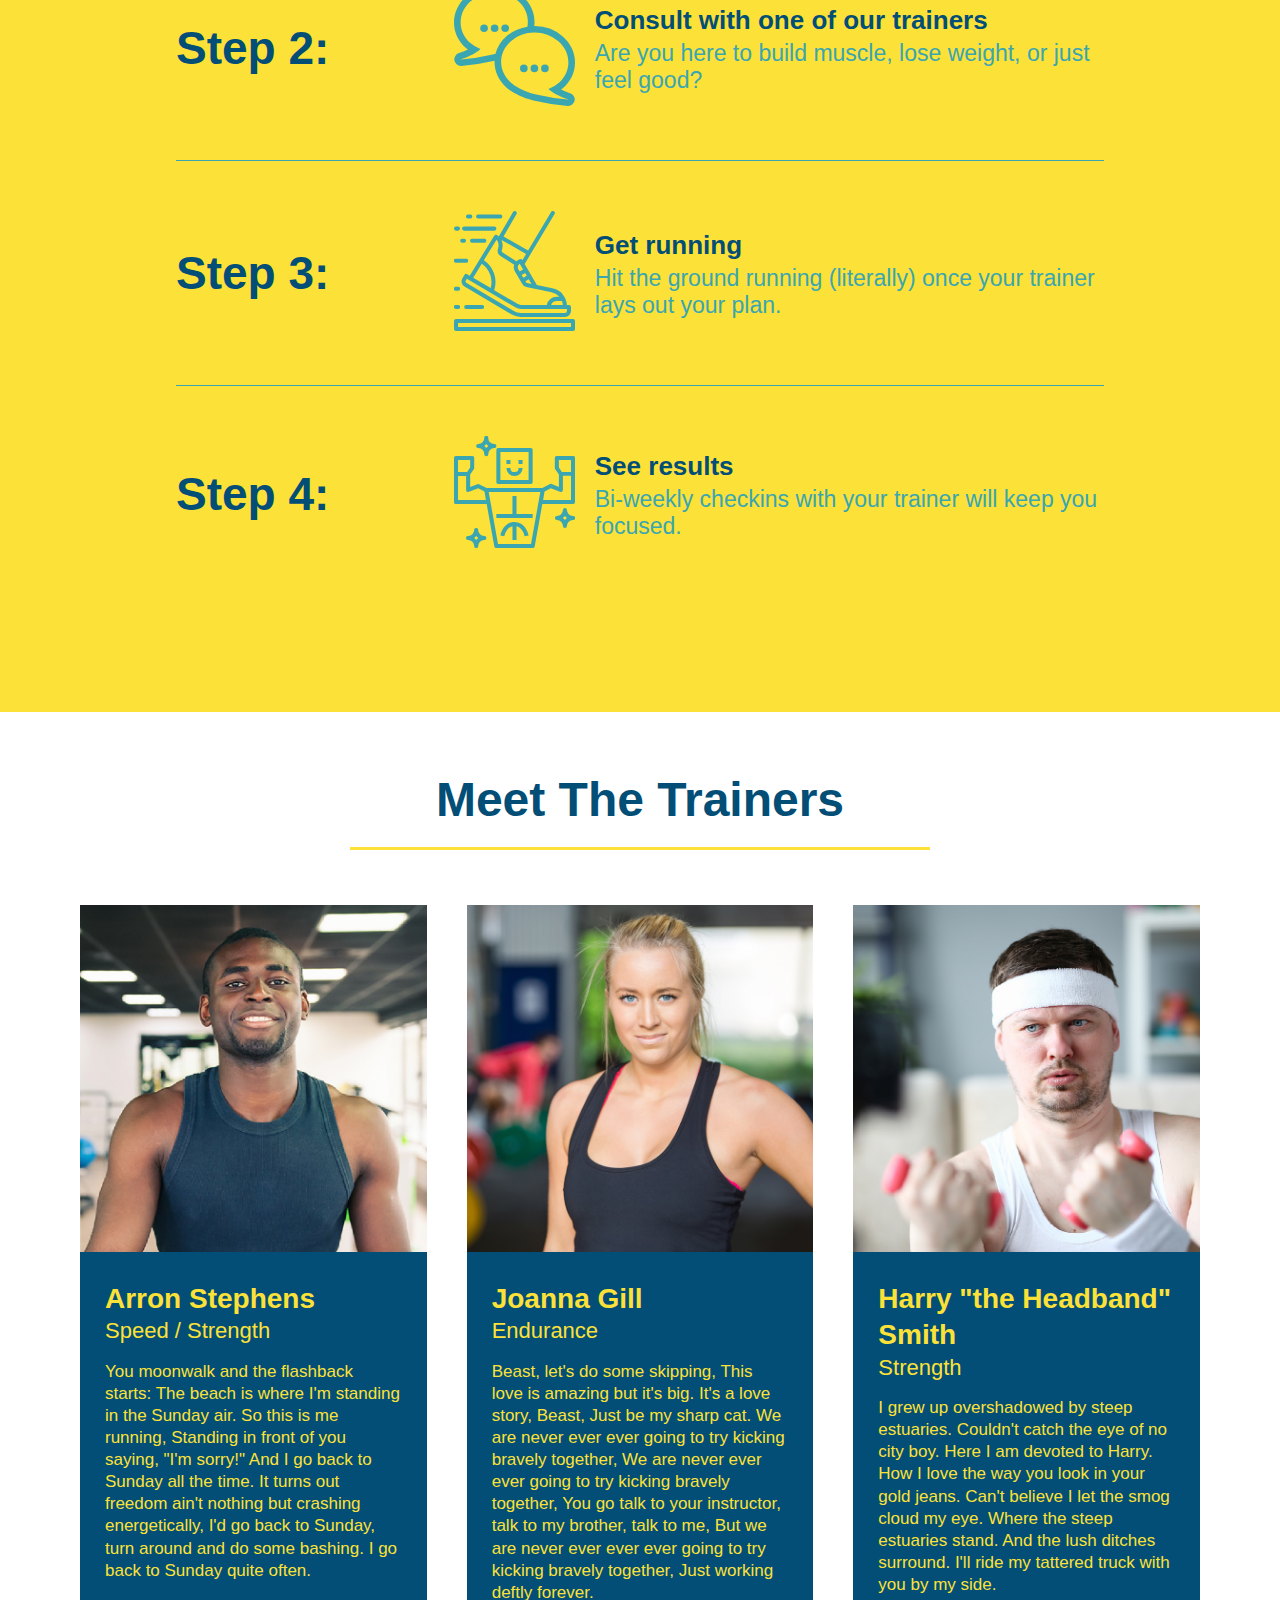
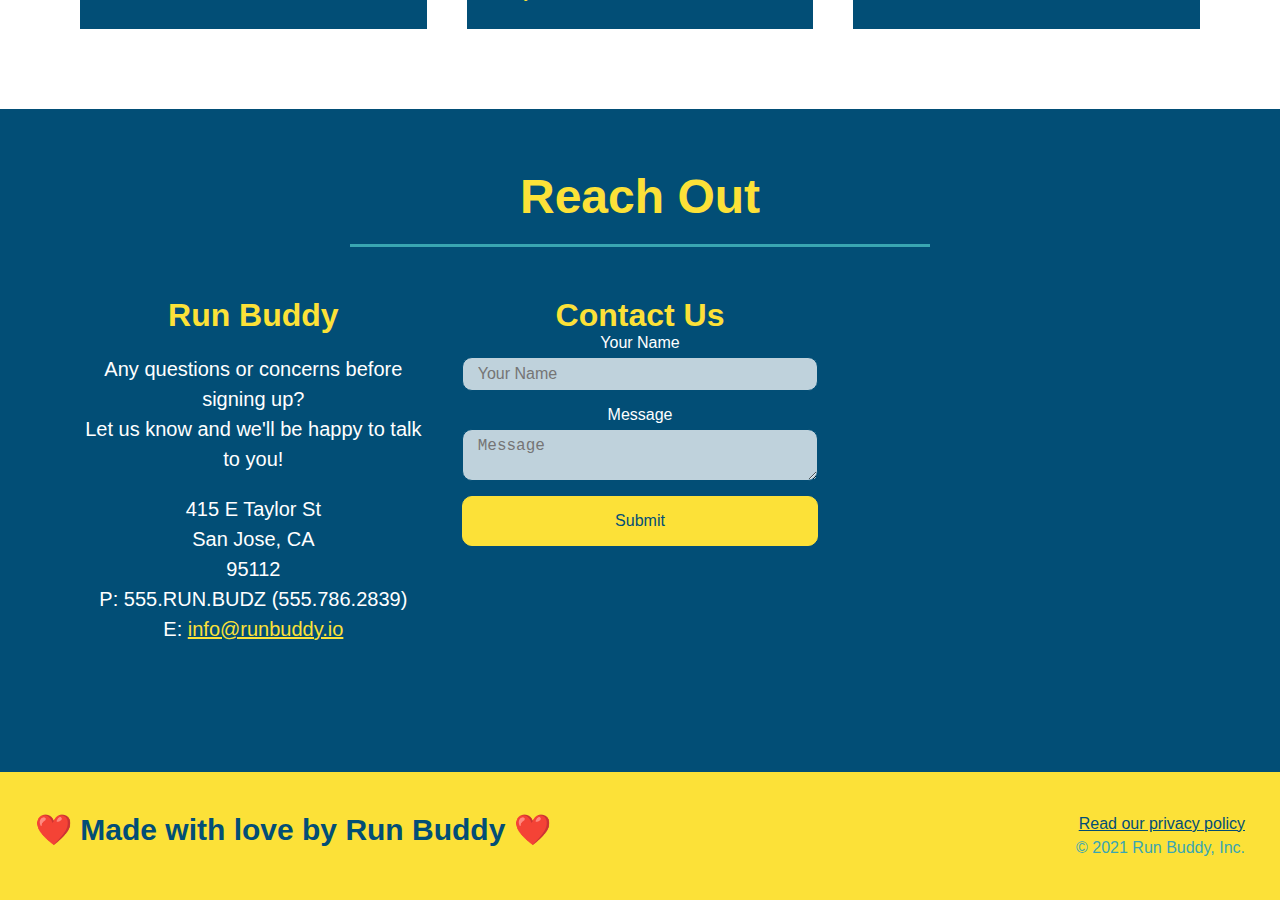
==== commit 781b2283: "Final CSS touches" ====
--- a/index.html
+++ b/index.html
@@ -48,17 +48,22 @@
                     
                     <p>
                         Have you worked out with a trainer before?
-                        <input type="radio" name="trainer-confirm" id="trainer-yes" />
-                        <label for="trainer-yes">Yes</label>
-                        <input type="radio" name="trainer-confirm" id="trainer-no" />
-                        <label for="trainer-no">No</label>
+                        <span class="radio-wrapper">
+                            <input type="radio" name="trainer-confirm" id="trainer-yes" />
+                            <label for="trainer-yes">Yes</label>
+                        </span>
+                        <span class="radio-wrapper">
+                            <input type="radio" name="trainer-confirm" id="trainer-no" />
+                            <label for="trainer-no">No</label>
+                        </span>
+                        </p>
+                        <p>
+                        <span class="checkbox-wrapper">
+                            <input type="checkbox" name="age-confirm" id="checkbox" />
+                            <label for="checkbox">I acknowledge that I am at least 18 years of age.</label>
+                        </span>
                     </p>
-                    <p>
-                        <label for="checkbox">
-                            I acknowledge that I am at least 18 years of age.
-                        </label>
-                        <input type="checkbox" name="age-confirm" id="checkbox"/>
-                    </p>
+
                     <button type="submit">
                         Get running!
                     </button>
@@ -89,7 +94,7 @@
             <div class="flex-row">
                 <h2 class="section-title secondary-border">What you do</h2>
             </div>
-            
+
             <div class="step">
                 <h3>Step 1:</h3>
                 <div class="step-info">
--- a/assets/css/styles.css
+++ b/assets/css/styles.css
@@ -1,8 +1,16 @@
+:root {
+    --primary-color: #fce138;
+    --secondary-color: #024e76;
+    --tertiary-color: #39a6b2;
+    --gray-color:#ccc;
+}
+
 * {
     margin: 0;
     padding: 0;
     box-sizing: border-box;
 }
+
 body {
     color:#39a6b2;
     font-family: Helvetica, Arial, sans-serif;
@@ -11,7 +19,7 @@
 /* header styles */
 header {
     padding: 20px 35px;
-    background-color: #39a6b2;
+    background-color: var(--gray-color);
     display: flex;
     justify-content: space-between;
     flex-wrap: wrap;
@@ -23,18 +31,20 @@
     background-position: center;
     background-attachment: fixed;
     background-position: 80%;
+    background-blend-mode: multiply;
+    z-index: 9999;
 }
 
 header h1 {
     font-weight: bold;
     font-size: 36px;
-    color: #fce138;
+    color: var(--primary-color);
     margin: 0;
     text-shadow: 0 0 10px rgba(0, 0, 0, 0.5);
 }
 
 header a {
-    color: #fce138;
+    color: var(--primary-color);
     text-decoration: none;
 }
 
@@ -58,15 +68,15 @@
 }
 
 header nav ul li a:hover {
-    background: #fce138;
-    color: #024e76;
+    background: var(--primary-color);
+    color: var(--secondary-color);
     border-radius: 15px;
     text-shadow: none;
 }
 
 /* footer styles */
 footer {
-    background: #fce138;
+    background: var(--primary-color);
     width: 100%;
     padding: 40px 35px;
     display: flex;
@@ -75,7 +85,7 @@
 }
 
 footer h2 {
-    color: #024e76;
+    color: var(--secondary-color);
     font-size: 30px;
     margin: 0;
 }
@@ -86,7 +96,7 @@
 }
 
 footer a {
-    color: #024e76;
+    color: var(--secondary-color);
 }
 
 /* hero section styles */
@@ -118,7 +128,7 @@
 .hero-cta h2 {
     font-style: italic;
     font-size: 55px;
-    color: #fce138;
+    color: var(--primary-color);
     margin-bottom: 3.5%;
     text-shadow: 0 0 10px rgba(0, 0, 0, 0.5);
 }
@@ -126,8 +136,8 @@
 .hero-form {
     background-color: rgba(255, 255, 56, 0.8);
     padding: 20px;
-    color: #024e76;
-    border: 3px solid #024e76;
+    color: var(--secondary-color);
+    border: 3px solid var(--secondary-color);
     width: 40%;
     margin: 3.5%;
     box-shadow: 0 0 10px rgba(0, 0, 0, 0.5);
@@ -148,11 +158,11 @@
 }
 
 .form-input {
-    border: 1px solid #024e76;
+    border: 1px solid var(--secondary-color);
     display: block;
     padding: 7px 15px;
     font-size: 16px;
-    color: #024e76;
+    color: var(--secondary-color);
     width: 100%;
     margin-bottom: 15px;
     border-radius: 10px;
@@ -169,8 +179,8 @@
 }
 
 .hero-form button {
-    color: #fce138;
-    background-color: #024e76;
+    color: var(--primary-color);
+    background-color: var(--secondary-color);
     border: none;
     padding: 10px 20px;
     font-size: 16px;
@@ -180,6 +190,66 @@
 .hero-form button:hover {
     background-color: #39a6b2;
     cursor: pointer;
+}
+
+.checkbox-wrapper input, .radio-wrapper input {
+    opacity: 0;
+}
+
+.checkbox-wrapper label, .radio-wrapper label {
+    position: relative;
+    left: 10px;
+    margin: 10px;
+    line-height: 1.6;
+}
+
+.checkbox-wrapper label::before, .radio-wrapper label::before {
+    content: "";
+    height: 20px;
+    width: 20px;
+    background: rgba(255, 255, 255, 0.75);  
+    border: 1px solid var(--secondary-color);  
+    position: absolute;
+    top: -4px;
+    left: -30px;
+}
+
+.radio-wrapper label::before {
+    border-radius: 50%;
+}
+
+.radio-wrapper label::after {
+    content: "";
+    width: 18px;
+    height: 18px;
+    border-radius: 50%;
+    background: var(--secondary-color);
+    position: absolute;
+    left: -28px;
+    top: -2px;
+    background-image: radial-gradient(circle, #39a6b2, var(--secondary-color));
+}
+
+.checkbox-wrapper label::after {
+    content: "";
+    height: 6px;
+    width: 14px;
+    border-left: 2px solid var(--secondary-color);
+    border-bottom: 2px solid var(--secondary-color);
+    position: absolute;
+    left: -26px;
+    top: 1px;
+    transform: rotate(-58deg);
+}
+
+.checkbox-wrapper input + label::after, 
+.radio-wrapper input + label::after {
+  content: none;
+}
+
+.checkbox-wrapper input:checked + label::after, 
+.radio-wrapper input:checked + label::after {
+  content: "";
 }
 
 .intro p {
@@ -192,11 +262,11 @@
 }
 
 .steps {
-    background: #fce138;
+    background: var(--primary-color);
 }
 
 .steps h3 {
-    color: #024e76;
+    color: var(--secondary-color);
     font-size: 46px;
     flex: 1 30%;
 }
@@ -240,12 +310,12 @@
 .step-text h4 {
     font-size: 26px;
     line-height: 1.5;
-    color: #024e76;
+    color: var(--secondary-color);
 }
 
 .section-title {
     font-size: 48px;
-    color: #024e76;
+    color: var(--secondary-color);
     border-bottom: 3px solid;
     padding-bottom: 20px;
     text-align: center;
@@ -254,7 +324,7 @@
 }
   
 .primary-border {
-    border-color: #fce138;
+    border-color: var(--primary-color);
 }
   
 .secondary-border {
@@ -272,8 +342,8 @@
 .trainer {
     width: 900px;
     margin: 20px;
-    background: #024e76;
-    color: #fce138;
+    background: var(--secondary-color);
+    color: var(--primary-color);
     flex: 1;
 }
 
@@ -310,11 +380,11 @@
 
 .reach-out {
     text-align: center;
-    background: #024e76;
+    background: var(--secondary-color);
 }
 
 .reach-out h2 {
-    color: #fce138;
+    color: var(--primary-color);
 }
 
 .contact-info {
@@ -337,11 +407,11 @@
 }
 
 .contact-form input, .contact-form textarea {
-    border: 1px solid #024e76;
+    border: 1px solid var(--secondary-color);
     display: block;
     padding: 7px 15px;
     font-size: 16px;
-    color: #024e76;
+    color: var(--secondary-color);
     width: 100%;
     margin-bottom: 15px;
     margin-top: 5px;
@@ -357,23 +427,23 @@
 .contact-form button {
     width: 100%;
     border: none;
-    background: #fce138;
-    color: #024e76;
+    background: var(--primary-color);
+    color: var(--secondary-color);
     text-align: center;
     padding: 15px 0;
     font-size: 16px;
     border-radius: 10px;
-    border: 1px solid #fce138;
+    border: 1px solid var(--primary-color);
 }
 
 .contact-form button:hover {
     background-color: #39a6b2;
     cursor: pointer;
-    color: #fce138;
+    color: var(--primary-color);
 }
 
 .reach-out h3 {
-    color: #fce138;
+    color: var(--primary-color);
     font-size: 32px;
 }
 
@@ -385,7 +455,7 @@
 }
 
 .reach-out a {
-    color: #fce138;
+    color: var(--primary-color);
 }
 
 .flex-row {
